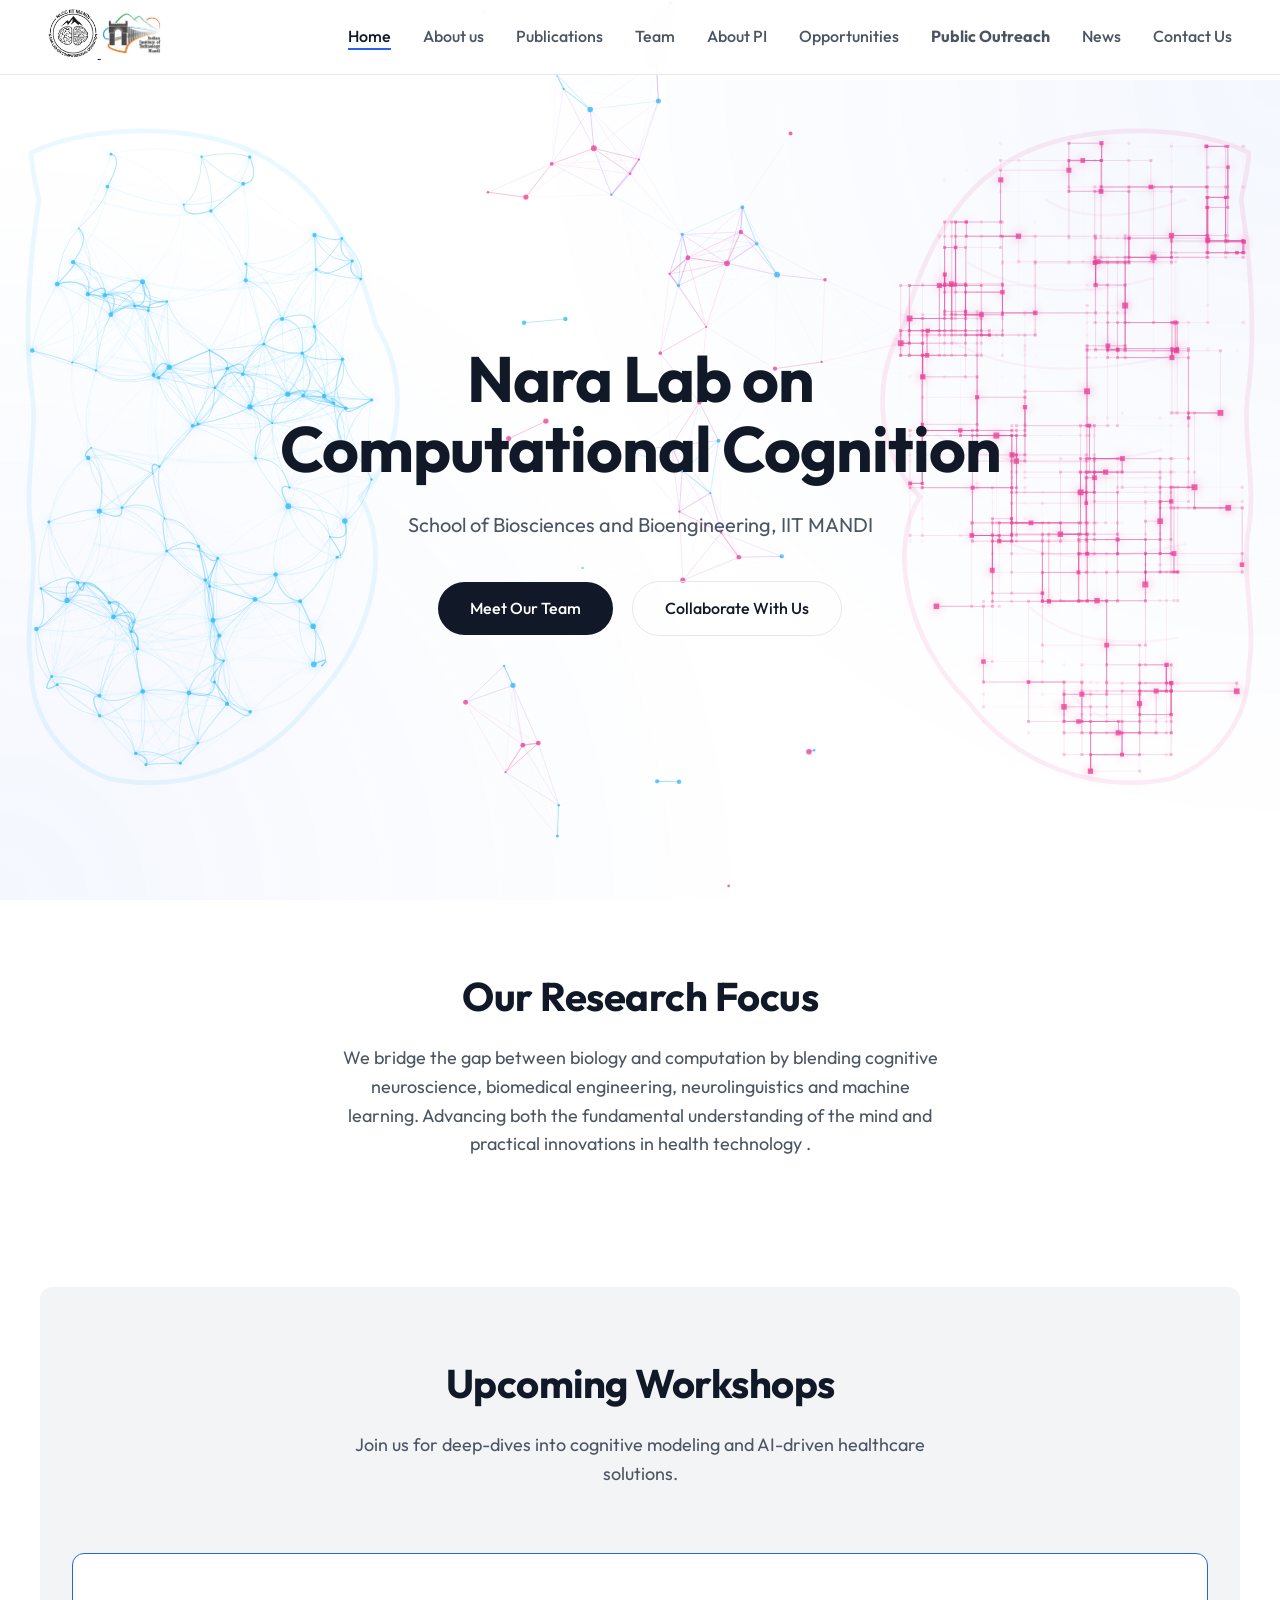
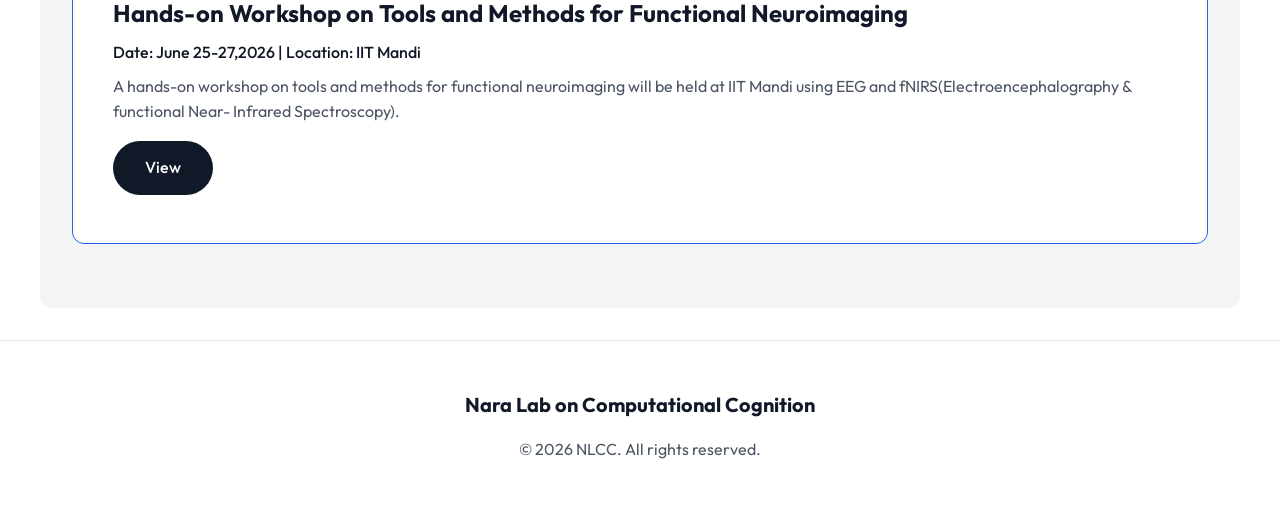
==== index.html @ c6a1655b "name and typo changes" ====
<!DOCTYPE html>
<html lang="en">

<head>
    <meta charset="UTF-8">
    <meta name="viewport" content="width=device-width, initial-scale=1.0">
    <title>NLCC - Nara Lab on Computational Cognition</title>
    <meta name="description"
        content="Nara Lab on Computational Cognition (NLCC) explores the intersection of computation and human cognition.">
    <link rel="stylesheet" href="style.css">
</head>

<body>
    <canvas id="neuronCanvas"></canvas>
    <nav>
        <div class="nav-container">
            <a href="index.html" class="active" class="logo">
                <img src="images/logo.jpg" alt="NLCC Logo" class="logo-img">
                <img src="images/iitlogo.png" alt="IIT Mandi Logo" class="logo-img">
            </a>
            <div class="menu-toggle" id="mobile-menu">
                <span class="bar"></span>
                <span class="bar"></span>
                <span class="bar"></span>
            </div>
            <ul class="nav-links">
                <li><a href="index.html" class="active">Home</a></li>
                <li><a href="about.html">About us</a></li>
                <li><a href="publications.html">Publications</a></li>
                <li><a href="team.html">Team</a></li>
                <li><a href="about_pi.html">About PI</a></li>
                <li><a href="opportunities.html">Opportunities</a></li>
                <li><a href="workshops.html" class="blink">Public Outreach</a></li>
                <li><a href="news.html">News</a></li>
                <li><a href="contact.html">Contact Us</a></li>
            </ul>
        </div>
    </nav>

    <main>
        <section class="hero">
            <div class="hero-content animate-fade-in">
                <h1>Nara Lab on<br>Computational Cognition</h1>
                <p>School of Biosciences and Bioengineering, IIT MANDI</p>
                <div class="hero-buttons">
                    <a href="team.html" class="btn btn-primary">Meet Our Team</a>
                    <a href="contact.html" class="btn btn-outline">Collaborate With Us</a>
                </div>
            </div>
        </section>

        <section class="container" id="about">
            <h2 class="section-title">Our Research Focus</h2>
            <p class="section-subtitle"> We bridge the gap between biology and computation by blending cognitive
                neuroscience,
                biomedical engineering, neurolinguistics and machine learning.
                Advancing both the fundamental understanding of the mind and practical innovations in
                health technology .
            </p>

            <!--<div class="grid">
                <div class="card animate-fade-in delay-1">
                    <h3>Cognitive Modeling</h3>
                    <p>Building mathematical and algorithmic models that accurately simulate diverse human cognitive
                        processes spanning from memory to complex decision making.</p>
                </div>
                <div class="card animate-fade-in delay-2">
                    <h3>Machine Learning</h3>
                    <p>Leveraging biologically-inspired neural networks and reinforcement learning to develop more
                        robust, interpretable, and adaptable artificial intelligence.</p>
                </div>
                <div class="card animate-fade-in delay-1">
                    <h3>Human-AI Interaction</h3>
                    <p>Investigating how artificial cognitive architectures can be designed to better align with human
                        reasoning patterns for seamless collaboration.</p>
                </div>
            </div>-->
        </section>

        <section class="container" id="workshops"
            style="background-color: var(--bg-secondary); border-radius: var(--radius); padding: 4rem 2rem; margin-bottom: 2rem;">
            <h2 class="section-title">Upcoming Workshops</h2>
            <p class="section-subtitle">Join us for deep-dives into cognitive modeling and AI-driven healthcare
                solutions.</p>
            <div class="grid" style="grid-template-columns: 1fr; gap: 2rem;">
                <div class="card animate-fade-in delay-1"
                    style="display: flex; justify-content: space-between; align-items: center; flex-wrap: wrap; gap: 1rem; border-color: var(--accent);">
                    <div>
                        <h3 style="color: var(--text-primary); font-size: 1.5rem; margin-bottom: 0.5rem;">Hands-on
                            Workshop on Tools and Methods for Functional Neuroimaging</h3>
                        <p
                            style="font-weight: 500; font-size: 1rem; color: var(--text-primary); margin-bottom: 0.5rem;">
                            Date: June 25-27,2026 | Location: IIT Mandi</p>
                        <p style="color: var(--text-secondary);">A hands-on workshop on tools and methods for functional
                            neuroimaging will be held at IIT Mandi using EEG and fNIRS(Electroencephalography &
                            functional
                            Near- Infrared Spectroscopy).</p>
                    </div>
                    <div>
                        <a href="workshops.html" class="btn btn-primary"
                            style="margin-bottom: 0.5rem; display: inline-block;">View</a>
                        <br>
                        <!--<a href="workshops.html" class="btn btn-outline" style="margin-left: 0;">Register Now</a>-->
                    </div>
                </div>
            </div>
        </section>
    </main>

    <footer>
        <div class="footer-content">
            <div class="footer-logo">Nara Lab on Computational Cognition</div>
            <p>&copy; 2026 NLCC. All rights reserved.</p>
        </div>
    </footer>
    <script src="neurons.js"></script>

    <script>
        document.addEventListener('DOMContentLoaded', () => {
            const mobileMenu = document.getElementById('mobile-menu');
            const navLinks = document.querySelector('.nav-links');
            if (mobileMenu) {
                mobileMenu.addEventListener('click', () => {
                    navLinks.classList.toggle('active');
                    mobileMenu.classList.toggle('active');
                });
            }
        });
    </script>
</body>

</html>
---- style.css ----
@import url('https://fonts.googleapis.com/css2?family=Outfit:wght@300;400;500;700&display=swap');



@media (max-width: 768px) {
    .logo {
        height: 50px;
    }

    .logo-img {
        max-height: 40px;
    }
}
    
:root {
    --bg-primary: #ffffff;
    --bg-secondary: #f3f4f6;
    --text-primary: #111827;
    --text-secondary: #4b5563;
    --accent: #2563eb;
    --accent-hover: #1d4ed8;
    --border: #e5e7eb;
    --radius: 12px;
    --shadow-sm: 0 1px 2px 0 rgb(0 0 0 / 0.05);
    --shadow-md: 0 4px 6px -1px rgb(0 0 0 / 0.1), 0 2px 4px -2px rgb(0 0 0 / 0.1);
    --shadow-lg: 0 10px 15px -3px rgb(0 0 0 / 0.1), 0 4px 6px -4px rgb(0 0 0 / 0.1);
    --transition: all 0.3s cubic-bezier(0.4, 0, 0.2, 1);
}

* {
    margin: 0;
    padding: 0;
    box-sizing: border-box;
}

html {
    background-color: var(--bg-primary);
    overflow-y: scroll;
}

body {
    font-family: 'Outfit', sans-serif;
    background-color: transparent;
    color: var(--text-primary);
    line-height: 1.6;
    display: flex;
    flex-direction: column;
    min-height: 100vh;
    -webkit-font-smoothing: antialiased;
    position: relative;
    /* Ensure body can hold absolute/fixed items properly */
}

/* Canvas Animation */
#neuronCanvas {
    position: fixed;
    top: 0;
    left: 0;
    width: 100vw;
    height: 100vh;
    z-index: -1;
    pointer-events: none;
    /* Let clicks pass through to content */
}

/* Animations */
@keyframes fadeIn {
    from {
        opacity: 0;
        transform: translateY(20px);
    }

    to {
        opacity: 1;
        transform: translateY(0);
    }
}

.animate-fade-in {
    animation: fadeIn 0.8s ease-out forwards;
}

.delay-1 {
    animation-delay: 0.2s;
}

.delay-2 {
    animation-delay: 0.4s;
}

/* Navigation */
nav {
    position: fixed;
    top: 0;
    width: 100%;
    background: rgba(255, 255, 255, 0.8);
    backdrop-filter: blur(12px);
    -webkit-backdrop-filter: blur(12px);
    border-bottom: 1px solid var(--border);
    z-index: 1000;
    transition: var(--transition);
}

.nav-container {
    max-width: 1200px;
    margin: 0 auto;
    padding: 0.5rem 0.5rem;
    display: flex;
    justify-content: space-between;
    align-items: center;
}


.logo-img {
    height: 100%;      /* fill parent height */
    max-height: 50px;  /* prevent oversized scaling */
    width: auto;       /* keep aspect ratio */
    object-fit: contain;
}

.logo {
    display: flex;
    align-items: center;
    gap: 10px;

    text-decoration: none;
    height: 60px;   /* navbar height control */
}

.logo span {
    color: var(--accent);
}

.nav-links {
    display: flex;
    gap: 2rem;
    list-style: none;
}

.nav-links a {
    text-decoration: none;
    color: var(--text-secondary);
    font-weight: 500;
    font-size: 1rem;
    transition: var(--transition);
    position: relative;
}

.nav-links a::after {
    content: '';
    position: absolute;
    width: 0;
    height: 2px;
    bottom: -4px;
    left: 0;
    background-color: var(--accent);
    transition: var(--transition);
}

.nav-links a:hover,
.nav-links a.active {
    color: var(--text-primary);
}

.nav-links a:hover::after,
.nav-links a.active::after {
    width: 100%;
}

@keyframes blinkText {
    0% { color: var(--accent); opacity: 1; transform: scale(1); }
    50% { color: #ef4444; opacity: 0.8; transform: scale(1.05); }
    100% { color: var(--accent); opacity: 1; transform: scale(1); }
}

.nav-links a.blink {
    animation: blinkText 1.5s infinite alternate;
    font-weight: 700;
}

.menu-toggle {
    display: none;
    flex-direction: column;
    cursor: pointer;
    gap: 5px;
    z-index: 1001;
}

.menu-toggle .bar {
    width: 25px;
    height: 3px;
    background-color: var(--text-primary);
    transition: all 0.3s ease-in-out;
    border-radius: 3px;
}

/* Layout */
main {
    flex: 1;
    margin-top: 80px;
    /* To offset fixed nav */
}

.container {
    max-width: 1200px;
    margin: 0 auto;
    padding: 4rem 2rem;
}

/* Hero Section */
.hero {
    min-height: calc(100vh - 80px);
    display: flex;
    align-items: center;
    justify-content: center;
    text-align: center;
    padding: 2rem;
    background: radial-gradient(circle at top right, rgba(37, 99, 235, 0.05), transparent 50%),
        radial-gradient(circle at bottom left, rgba(37, 99, 235, 0.05), transparent 50%);
}

.hero-content {
    max-width: 800px;
    opacity: 0;
}

.hero h1 {
    font-size: 4rem;
    font-weight: 700;
    line-height: 1.1;
    margin-bottom: 1.5rem;
    letter-spacing: -1px;
}

.hero p {
    font-size: 1.25rem;
    color: var(--text-secondary);
    margin-bottom: 2.5rem;
    max-width: 600px;
    margin-left: auto;
    margin-right: auto;
}

.btn {
    display: inline-block;
    padding: 0.875rem 2rem;
    border-radius: 9999px;
    font-weight: 500;
    text-decoration: none;
    transition: var(--transition);
    cursor: pointer;
    border: none;
}

.btn-primary {
    background-color: var(--text-primary);
    color: white;
}

.btn-primary:hover {
    background-color: var(--accent);
    transform: translateY(-2px);
    box-shadow: var(--shadow-md);
}

.btn-outline {
    background-color: transparent;
    color: var(--text-primary);
    border: 1px solid var(--border);
    margin-left: 1rem;
}

.btn-outline:hover {
    border-color: var(--text-primary);
    background-color: var(--bg-secondary);
}

/* Sections */
.section-title {
    font-size: 2.5rem;
    font-weight: 700;
    margin-bottom: 1rem;
    text-align: center;
    letter-spacing: -0.5px;
}

.section-subtitle {
    text-align: center;
    color: var(--text-secondary);
    margin-bottom: 4rem;
    font-size: 1.125rem;
    max-width: 600px;
    margin-left: auto;
    margin-right: auto;
}

/* Cards (for team and features) */
.grid {
    display: grid;
    grid-template-columns: repeat(auto-fit, minmax(300px, 1fr));
    gap: 2rem;
}

.card {
    background: var(--bg-primary);
    border: 1px solid var(--border);
    border-radius: var(--radius);
    padding: 2.5rem;
    transition: var(--transition);
    opacity: 0;
}

.card:hover {
    transform: translateY(-5px);
    box-shadow: var(--shadow-lg);
    border-color: transparent;
}

.card h3 {
    font-size: 1.5rem;
    margin-bottom: 1rem;
    color: var(--text-primary);
}

.card p {
    color: var(--text-secondary);
}

/* Team Specific */
.team-member {
    text-align: center;
    padding: 2rem;
}

.member-image {
    width: 120px;
    height: 120px;
    border-radius: 50%;
    margin: 0 auto 1.5rem;
    background-color: var(--bg-secondary);
    display: flex;
    align-items: center;
    justify-content: center;
    font-size: 2.5rem;
    color: var(--text-secondary);
    border: 4px solid var(--bg-primary);
    box-shadow: var(--shadow-md);
    transition: var(--transition);
}

.team-member:hover .member-image {
    transform: scale(1.05);
    border-color: var(--accent);
    color: var(--accent);
}

.member-role {
    color: var(--accent);
    font-weight: 500;
    margin-bottom: 1rem;
    font-size: 0.9rem;
    text-transform: uppercase;
    letter-spacing: 1px;
}

/* Contact Specific */
.contact-wrapper {
    display: grid;
    grid-template-columns: 1fr 1fr;
    gap: 4rem;
    background: var(--bg-primary);
    border-radius: var(--radius);
    border: 1px solid var(--border);
    overflow: hidden;
    opacity: 0;
}

.contact-info {
    padding: 4rem;
    background: var(--text-primary);
    color: white;
}

.contact-info h3 {
    color: white;
    font-size: 2rem;
    margin-bottom: 2rem;
}

.info-item {
    margin-bottom: 2rem;
}

.info-item h4 {
    font-size: 0.875rem;
    text-transform: uppercase;
    letter-spacing: 1px;
    color: #9ca3af;
    margin-bottom: 0.5rem;
}

.info-item p {
    font-size: 1.125rem;
    color: #f3f4f6;
}

.contact-form {
    padding: 4rem 4rem 4rem 0;
}

.form-group {
    margin-bottom: 1.5rem;
}

.form-group label {
    display: block;
    margin-bottom: 0.5rem;
    font-weight: 500;
    color: var(--text-primary);
}

.form-control {
    width: 100%;
    padding: 0.875rem 1rem;
    border: 1px solid var(--border);
    border-radius: 8px;
    font-family: inherit;
    font-size: 1rem;
    transition: var(--transition);
    background-color: var(--bg-primary);
}

.form-control:focus {
    outline: none;
    border-color: var(--accent);
    box-shadow: 0 0 0 3px rgba(37, 99, 235, 0.1);
}

textarea.form-control {
    min-height: 150px;
    resize: vertical;
}

/* Footer */
footer {
    background-color: var(--bg-primary);
    border-top: 1px solid var(--border);
    padding: 3rem 2rem;
    text-align: center;
    color: var(--text-secondary);
    margin-top: auto;
}

.footer-content {
    max-width: 1200px;
    margin: 0 auto;
    display: flex;
    flex-direction: column;
    align-items: center;
    gap: 1rem;
}

.footer-logo {
    font-weight: 700;
    color: var(--text-primary);
    font-size: 1.25rem;
}

/* Responsive */
@media (max-width: 768px) {
    .menu-toggle {
        display: flex;
    }
    
    .nav-links {
        display: none;
        flex-direction: column;
        position: absolute;
        top: 100%;
        left: 0;
        width: 100%;
        background: rgba(255, 255, 255, 0.98);
        backdrop-filter: blur(12px);
        -webkit-backdrop-filter: blur(12px);
        padding: 1rem 0;
        box-shadow: var(--shadow-md);
        border-bottom: 1px solid var(--border);
        gap: 0;
    }
    
    .nav-links.active {
        display: flex;
    }
    
    .nav-links a {
        display: block;
        padding: 1rem;
        text-align: center;
        width: 100%;
    }

    .nav-links a::after {
        display: none;
    }

    .menu-toggle.active .bar:nth-child(1) {
        transform: translateY(8px) rotate(45deg);
    }
    .menu-toggle.active .bar:nth-child(2) {
        opacity: 0;
    }
    .menu-toggle.active .bar:nth-child(3) {
        transform: translateY(-8px) rotate(-45deg);
    }

    .hero h1 {
        font-size: 2.5rem;
    }

    .contact-wrapper {
        grid-template-columns: 1fr;
    }

    .contact-form {
        padding: 2rem;
    }

    .contact-info {
        padding: 2rem;
    }

    .btn-outline {
        margin-left: 0;
        margin-top: 1rem;
        display: block;
    }
}
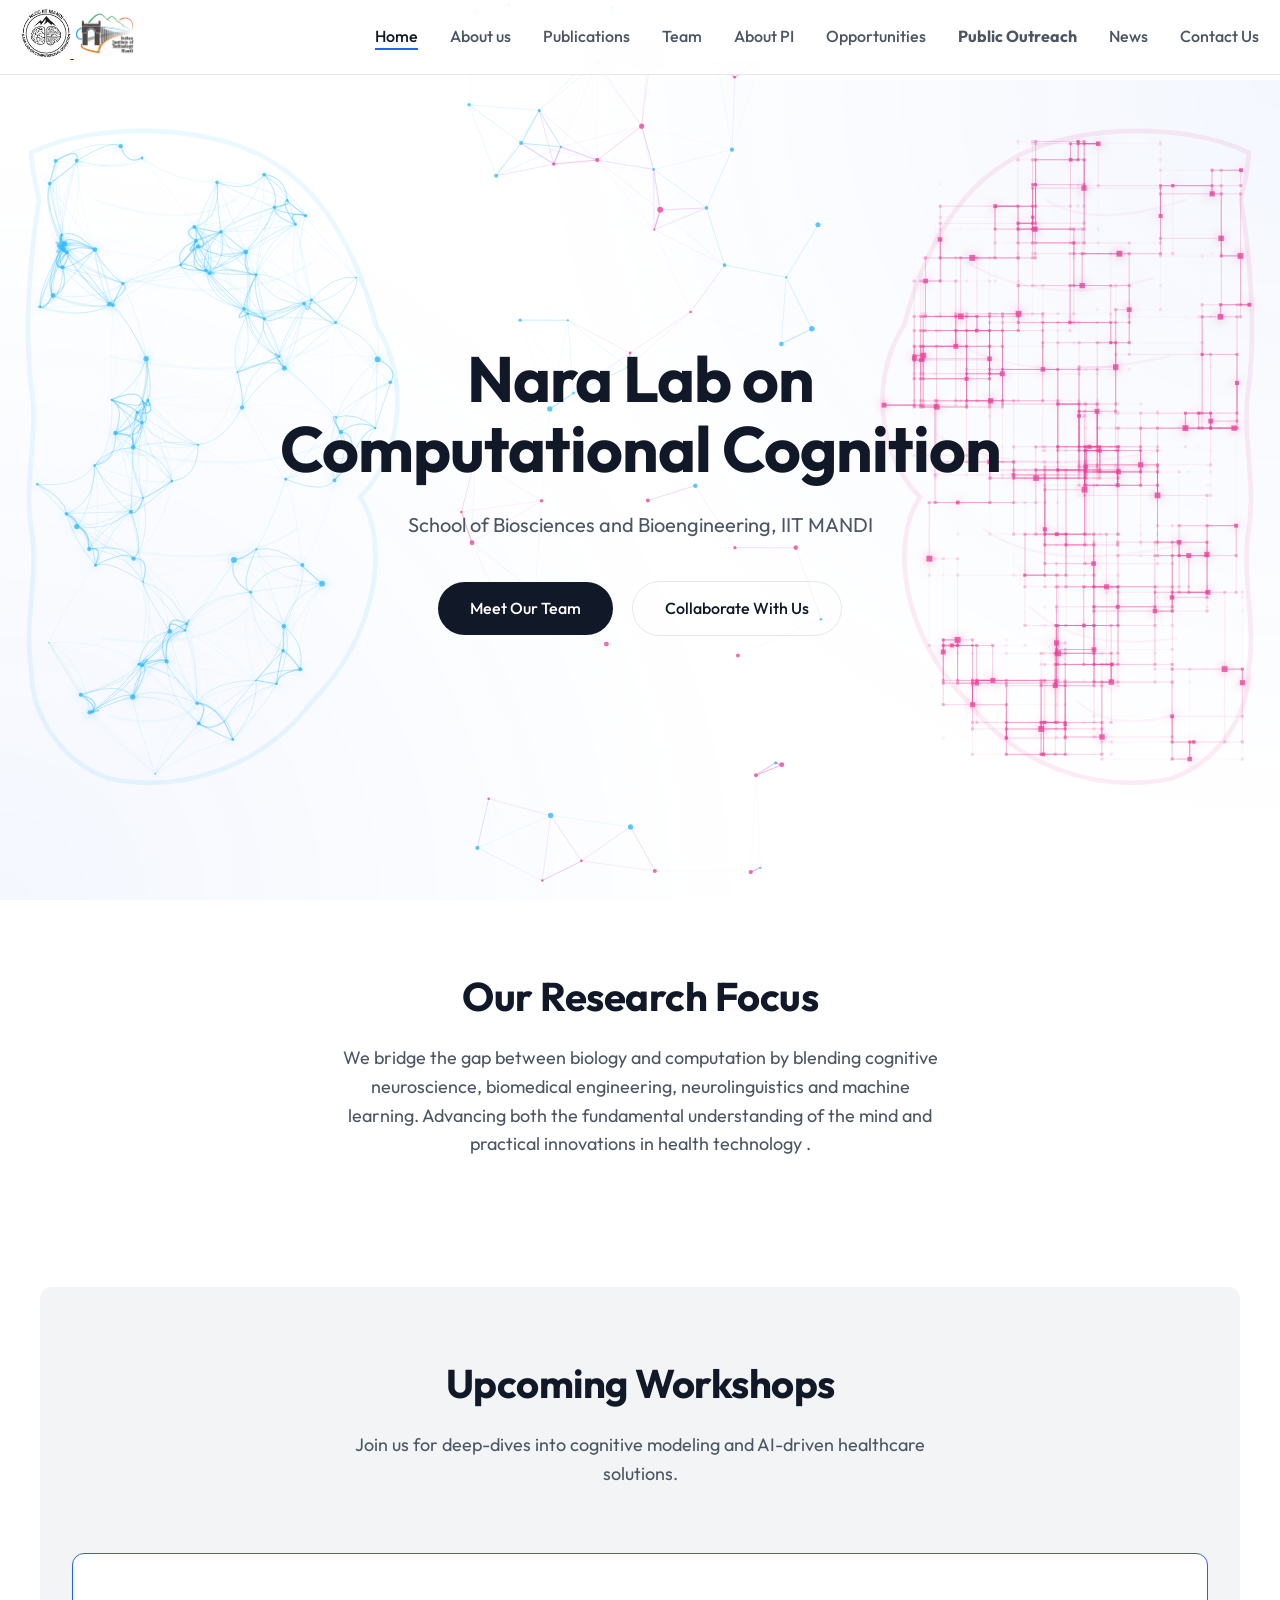
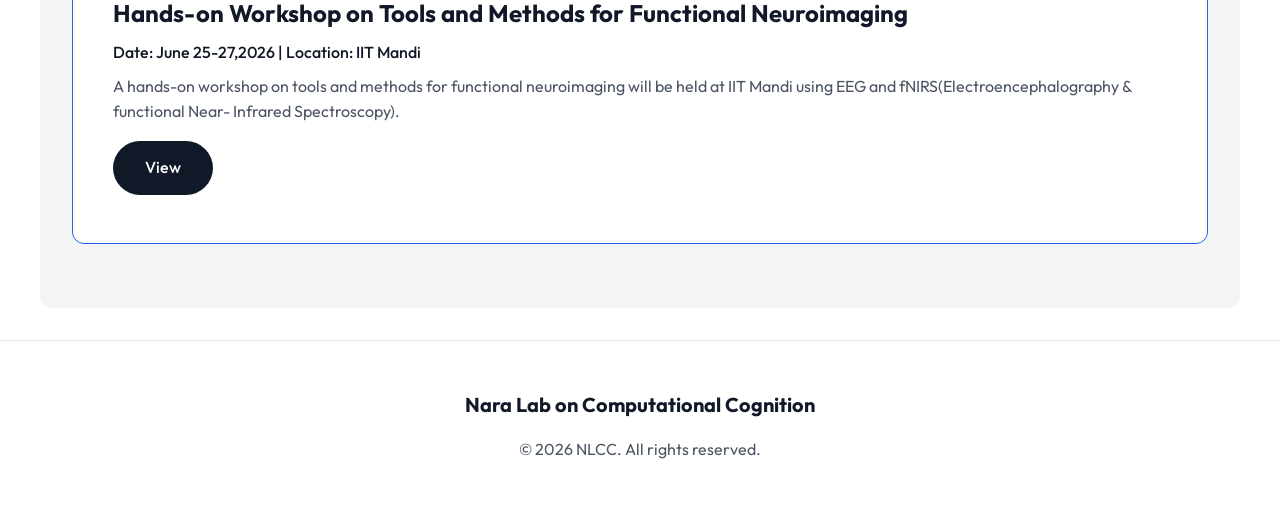
==== commit d273c3da: "SEO and workshop updated" ====
--- a/index.html
+++ b/index.html
@@ -1,12 +1,92 @@
 <!DOCTYPE html>
 <html lang="en">
 
-<head>
+<!-- <head>
     <meta charset="UTF-8">
     <meta name="viewport" content="width=device-width, initial-scale=1.0">
     <title>NLCC - Nara Lab on Computational Cognition</title>
     <meta name="description"
         content="Nara Lab on Computational Cognition (NLCC) explores the intersection of computation and human cognition.">
+    <link rel="stylesheet" href="style.css">
+</head> -->
+<head>
+    <meta charset="UTF-8">
+
+    <meta name="viewport" content="width=device-width, initial-scale=1.0">
+
+    <title>Nara Lab on Computational Cognition (NLCC) | IIT Mandi</title>
+
+    <meta name="description"
+        content="Official website of the Nara Lab on Computational Cognition (NLCC), IIT Mandi. We conduct interdisciplinary research in computational neuroscience, cognitive science, artificial intelligence, machine learning, neuroimaging, and brain-inspired computing.">
+
+    <meta name="keywords"
+        content="NLCC, Nara Lab, IIT Mandi, Computational Cognition, Computational Neuroscience, Cognitive Science, Artificial Intelligence, Machine Learning, Deep Learning, Neuroimaging, Brain Research, Neuroscience">
+
+    <meta name="author"
+        content="Nara Lab on Computational Cognition">
+
+    <meta name="robots"
+        content="index, follow">
+
+    <link rel="canonical"
+        href="https://nlcciitm.github.io/Website/">
+
+    <meta name="theme-color"
+        content="#f3f4f6">
+
+    <meta property="og:type" content="website">
+
+    <meta property="og:locale" content="en_US">
+
+    <meta property="og:site_name" content="Nara Lab on Computational Cognition">
+
+    <meta property="og:title" content="Nara Lab on Computational Cognition (NLCC) | IIT Mandi">
+
+    <meta property="og:description" content="Official website of the Nara Lab on Computational Cognition (NLCC), IIT Mandi. Research in computational neuroscience, cognitive science, AI, machine learning, neuroimaging, and brain-inspired computing.">
+
+    <meta property="og:url" content="https://nlcciitm.github.io/Website/">
+
+    <meta property="og:image" content="https://nlcciitm.github.io/Website/images/nlcc_front.png">
+
+    <meta property="og:image:secure_url" content="https://nlcciitm.github.io/Website/images/nlcc_front.png">
+
+    <meta property="og:image:type" content="image/png">
+
+    <meta property="og:image:width" content="1538">
+
+    <meta property="og:image:height" content="574">
+
+    <meta property="og:image:alt" content="Nara Lab on Computational Cognition (NLCC) at IIT Mandi">
+
+
+
+    <meta name="twitter:card" content="summary_large_image">
+
+    <meta name="twitter:title" content="Nara Lab on Computational Cognition (NLCC) | IIT Mandi">
+
+    <meta name="twitter:description" content="Official website of the Nara Lab on Computational Cognition (NLCC), IIT Mandi.">
+
+    <meta name="twitter:image" content="https://nlcciitm.github.io/Website/images/nlcc_front.png">
+
+    <meta name="twitter:image:alt" content="Nara Lab on Computational Cognition (NLCC) at IIT Mandi">
+
+    <script type="application/ld+json">
+    {
+      "@context": "https://schema.org",
+      "@type": "ResearchOrganization",
+      "name": "Nara Lab on Computational Cognition",
+      "alternateName": "NLCC",
+      "url": "https://nlcciitm.github.io/Website/",
+      "logo": "https://nlcciitm.github.io/Website/images/nlcc_front.png",
+      "image": "https://nlcciitm.github.io/Website/images/nlcc_front.png",
+      "description": "Research laboratory at IIT Mandi focusing on computational neuroscience, cognitive science, artificial intelligence, machine learning, neuroimaging, and brain inspired computing.",
+      "parentOrganization": {
+        "@type": "CollegeOrUniversity",
+        "name": "Indian Institute of Technology Mandi"
+      }
+    }
+    </script>
+
     <link rel="stylesheet" href="style.css">
 </head>
 
--- a/style.css
+++ b/style.css
@@ -102,7 +102,8 @@
 }
 
 .nav-container {
-    max-width: 1200px;
+    /* max-width: 1200px; */
+    max-width: 98%;
     margin: 0 auto;
     padding: 0.5rem 0.5rem;
     display: flex;
--- a/style.css
+++ b/style.css
@@ -102,7 +102,8 @@
 }
 
 .nav-container {
-    max-width: 1200px;
+    /* max-width: 1200px; */
+    max-width: 98%;
     margin: 0 auto;
     padding: 0.5rem 0.5rem;
     display: flex;
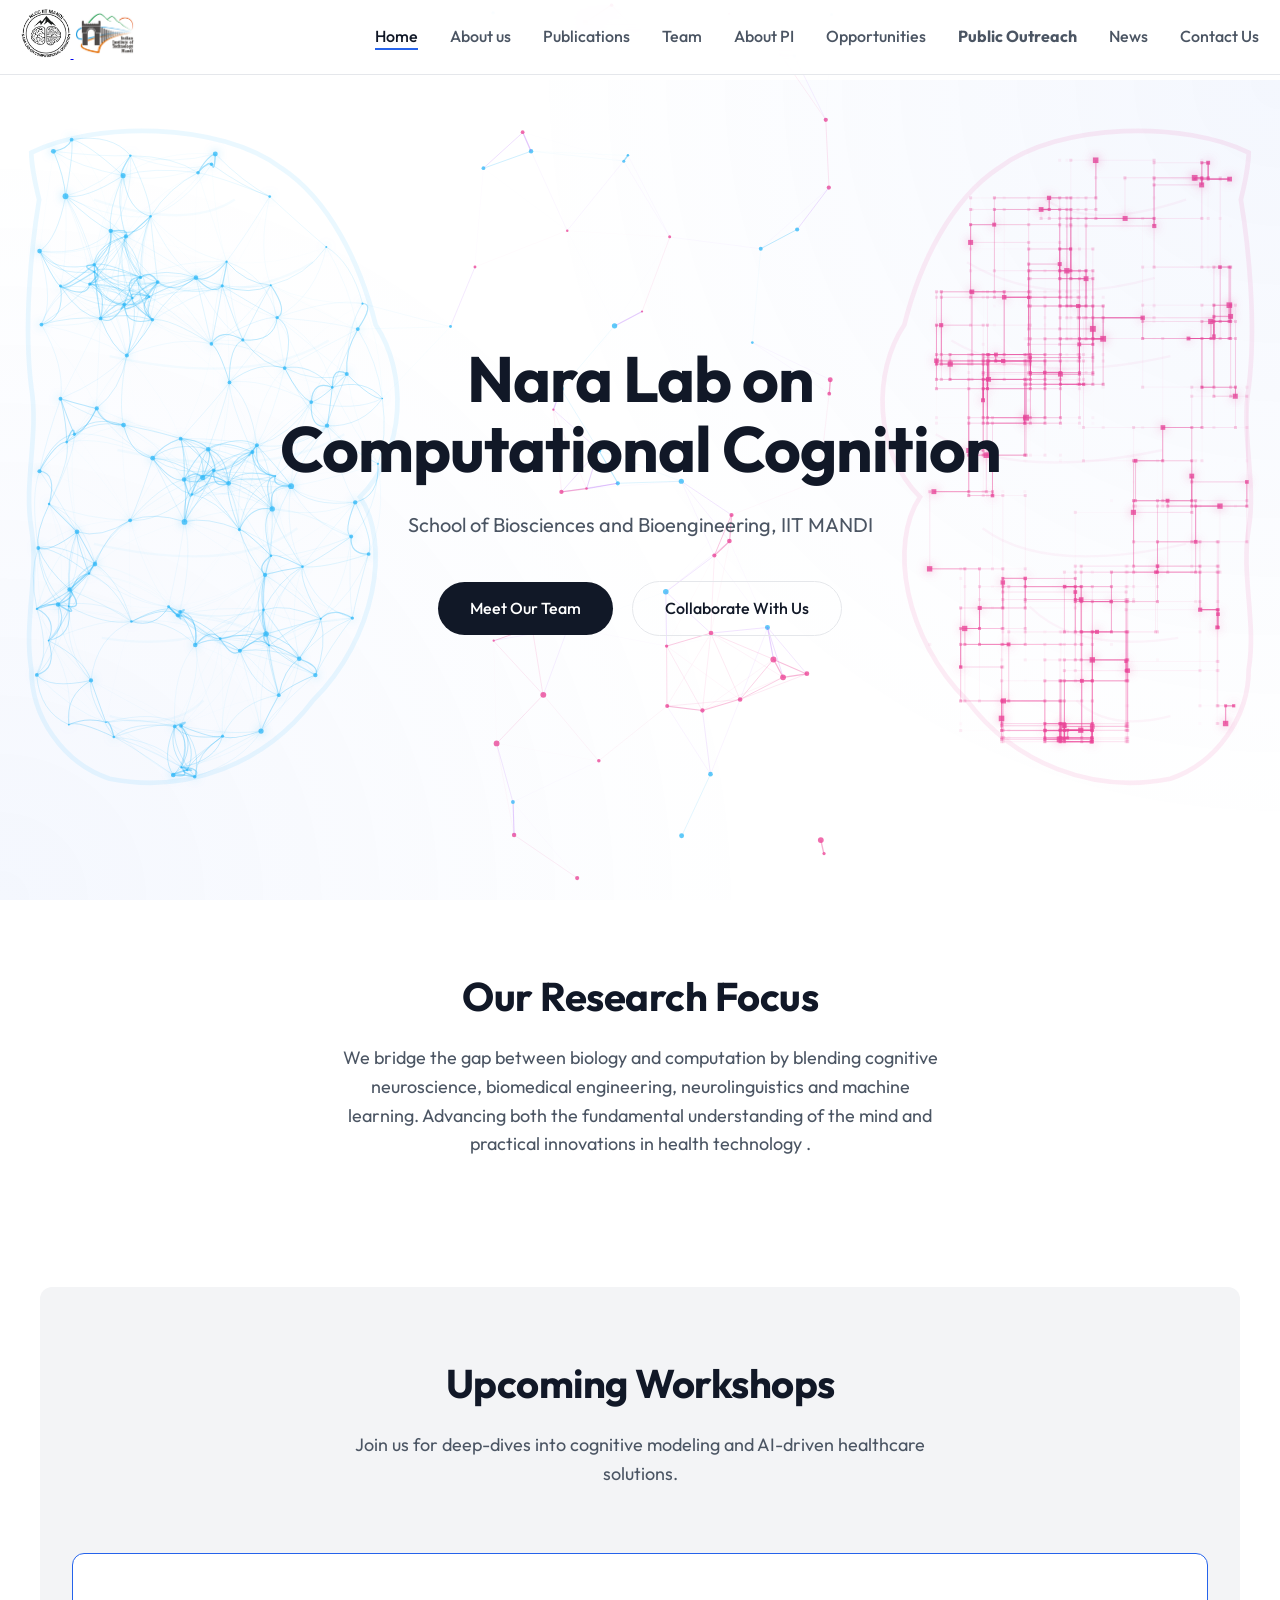
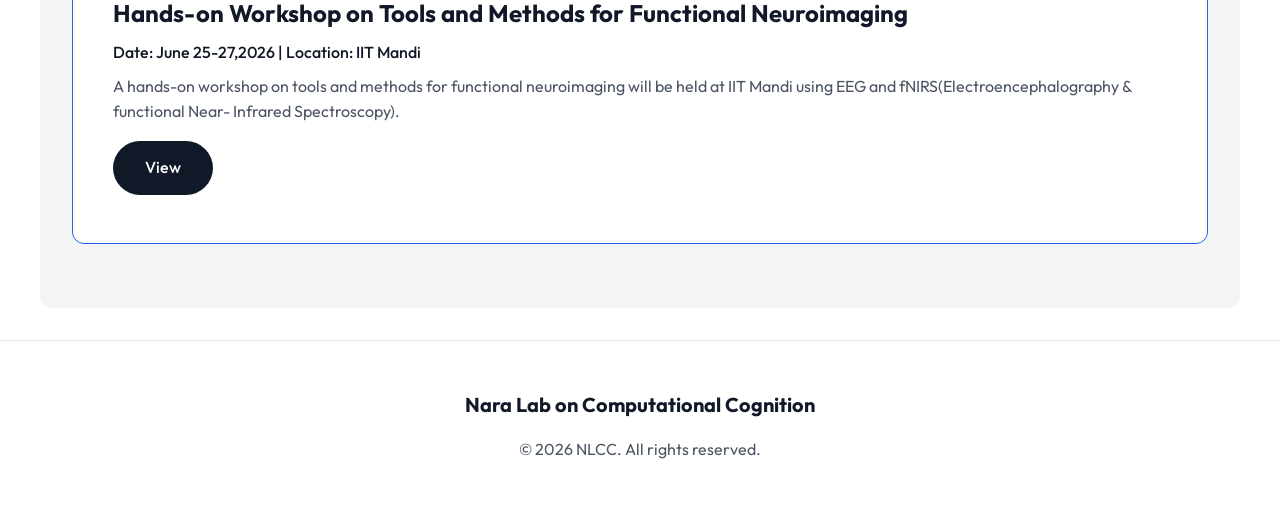
==== commit 41735a1f: "Updating meta" ====
--- a/index.html
+++ b/index.html
@@ -1,7 +1,6 @@
-<!DOCTYPE html>
+<!doctype html>
 <html lang="en">
-
-<!-- <head>
+  <!-- <head>
     <meta charset="UTF-8">
     <meta name="viewport" content="width=device-width, initial-scale=1.0">
     <title>NLCC - Nara Lab on Computational Cognition</title>
@@ -9,136 +8,165 @@
         content="Nara Lab on Computational Cognition (NLCC) explores the intersection of computation and human cognition.">
     <link rel="stylesheet" href="style.css">
 </head> -->
-<head>
-    <meta charset="UTF-8">
-
-    <meta name="viewport" content="width=device-width, initial-scale=1.0">
+  <head>
+    <meta charset="UTF-8" />
+
+    <meta name="viewport" content="width=device-width, initial-scale=1.0" />
 
     <title>Nara Lab on Computational Cognition (NLCC) | IIT Mandi</title>
 
-    <meta name="description"
-        content="Official website of the Nara Lab on Computational Cognition (NLCC), IIT Mandi. We conduct interdisciplinary research in computational neuroscience, cognitive science, artificial intelligence, machine learning, neuroimaging, and brain-inspired computing.">
-
-    <meta name="keywords"
-        content="NLCC, Nara Lab, IIT Mandi, Computational Cognition, Computational Neuroscience, Cognitive Science, Artificial Intelligence, Machine Learning, Deep Learning, Neuroimaging, Brain Research, Neuroscience">
-
-    <meta name="author"
-        content="Nara Lab on Computational Cognition">
-
-    <meta name="robots"
-        content="index, follow">
-
-    <link rel="canonical"
-        href="https://nlcciitm.github.io/Website/">
-
-    <meta name="theme-color"
-        content="#f3f4f6">
-
-    <meta property="og:type" content="website">
-
-    <meta property="og:locale" content="en_US">
-
-    <meta property="og:site_name" content="Nara Lab on Computational Cognition">
-
-    <meta property="og:title" content="Nara Lab on Computational Cognition (NLCC) | IIT Mandi">
-
-    <meta property="og:description" content="Official website of the Nara Lab on Computational Cognition (NLCC), IIT Mandi. Research in computational neuroscience, cognitive science, AI, machine learning, neuroimaging, and brain-inspired computing.">
-
-    <meta property="og:url" content="https://nlcciitm.github.io/Website/">
-
-    <meta property="og:image" content="https://nlcciitm.github.io/Website/images/nlcc_front.png">
-
-    <meta property="og:image:secure_url" content="https://nlcciitm.github.io/Website/images/nlcc_front.png">
-
-    <meta property="og:image:type" content="image/png">
-
-    <meta property="og:image:width" content="1538">
-
-    <meta property="og:image:height" content="574">
-
-    <meta property="og:image:alt" content="Nara Lab on Computational Cognition (NLCC) at IIT Mandi">
-
-
-
-    <meta name="twitter:card" content="summary_large_image">
-
-    <meta name="twitter:title" content="Nara Lab on Computational Cognition (NLCC) | IIT Mandi">
-
-    <meta name="twitter:description" content="Official website of the Nara Lab on Computational Cognition (NLCC), IIT Mandi.">
-
-    <meta name="twitter:image" content="https://nlcciitm.github.io/Website/images/nlcc_front.png">
-
-    <meta name="twitter:image:alt" content="Nara Lab on Computational Cognition (NLCC) at IIT Mandi">
+    <meta
+      name="description"
+      content="Official website of the Nara Lab on Computational Cognition (NLCC) at IIT Mandi, advancing research in neuroscience, AI, neuroimaging, and cognitive science."
+    />
+    <meta
+      name="keywords"
+      content="NLCC, Nara Lab, IIT Mandi, Computational Cognition, Computational Neuroscience, Cognitive Science, Artificial Intelligence, Machine Learning, Deep Learning, Neuroimaging, Brain Research, Neuroscience"
+    />
+
+    <meta name="author" content="Nara Lab on Computational Cognition" />
+
+    <meta name="robots" content="index, follow" />
+
+    <link rel="canonical" href="https://nlcciitm.github.io/Website/" />
+
+    <meta name="theme-color" content="#f3f4f6" />
+
+    <meta property="og:type" content="website" />
+
+    <meta property="og:locale" content="en_US" />
+
+    <meta
+      property="og:site_name"
+      content="Nara Lab on Computational Cognition"
+    />
+
+    <meta
+      property="og:title"
+      content="Nara Lab on Computational Cognition (NLCC) | IIT Mandi"
+    />
+
+    <meta
+      property="og:description"
+      content="Official website of the Nara Lab on Computational Cognition (NLCC), IIT Mandi. Research in computational neuroscience, cognitive science, AI, machine learning, neuroimaging, and brain-inspired computing."
+    />
+
+    <meta property="og:url" content="https://nlcciitm.github.io/Website/" />
+
+    <meta
+      property="og:image"
+      content="https://nlcciitm.github.io/Website/images/nlcc_front.png"
+    />
+
+    <meta
+      property="og:image:secure_url"
+      content="https://nlcciitm.github.io/Website/images/nlcc_front.png"
+    />
+
+    <meta property="og:image:type" content="image/png" />
+
+    <meta property="og:image:width" content="1538" />
+
+    <meta property="og:image:height" content="574" />
+
+    <meta
+      property="og:image:alt"
+      content="Nara Lab on Computational Cognition (NLCC) at IIT Mandi"
+    />
+
+    <meta name="twitter:card" content="summary_large_image" />
+
+    <meta
+      name="twitter:title"
+      content="Nara Lab on Computational Cognition (NLCC) | IIT Mandi"
+    />
+
+    <meta
+      name="twitter:description"
+      content="Official website of the Nara Lab on Computational Cognition (NLCC), IIT Mandi."
+    />
+
+    <meta
+      name="twitter:image"
+      content="https://nlcciitm.github.io/Website/images/nlcc_front.png"
+    />
+
+    <meta
+      name="twitter:image:alt"
+      content="Nara Lab on Computational Cognition (NLCC) at IIT Mandi"
+    />
 
     <script type="application/ld+json">
-    {
-      "@context": "https://schema.org",
-      "@type": "ResearchOrganization",
-      "name": "Nara Lab on Computational Cognition",
-      "alternateName": "NLCC",
-      "url": "https://nlcciitm.github.io/Website/",
-      "logo": "https://nlcciitm.github.io/Website/images/nlcc_front.png",
-      "image": "https://nlcciitm.github.io/Website/images/nlcc_front.png",
-      "description": "Research laboratory at IIT Mandi focusing on computational neuroscience, cognitive science, artificial intelligence, machine learning, neuroimaging, and brain inspired computing.",
-      "parentOrganization": {
-        "@type": "CollegeOrUniversity",
-        "name": "Indian Institute of Technology Mandi"
+      {
+        "@context": "https://schema.org",
+        "@type": "ResearchOrganization",
+        "name": "Nara Lab on Computational Cognition",
+        "alternateName": "NLCC",
+        "url": "https://nlcciitm.github.io/Website/",
+        "logo": "https://nlcciitm.github.io/Website/images/nlcc_front.png",
+        "image": "https://nlcciitm.github.io/Website/images/nlcc_front.png",
+        "description": "Research laboratory at IIT Mandi focusing on computational neuroscience, cognitive science, artificial intelligence, machine learning, neuroimaging, and brain inspired computing.",
+        "parentOrganization": {
+          "@type": "CollegeOrUniversity",
+          "name": "Indian Institute of Technology Mandi"
+        }
       }
-    }
     </script>
 
-    <link rel="stylesheet" href="style.css">
-</head>
-
-<body>
+    <link rel="stylesheet" href="style.css" />
+  </head>
+
+  <body>
     <canvas id="neuronCanvas"></canvas>
     <nav>
-        <div class="nav-container">
-            <a href="index.html" class="active" class="logo">
-                <img src="images/logo.jpg" alt="NLCC Logo" class="logo-img">
-                <img src="images/iitlogo.png" alt="IIT Mandi Logo" class="logo-img">
-            </a>
-            <div class="menu-toggle" id="mobile-menu">
-                <span class="bar"></span>
-                <span class="bar"></span>
-                <span class="bar"></span>
-            </div>
-            <ul class="nav-links">
-                <li><a href="index.html" class="active">Home</a></li>
-                <li><a href="about.html">About us</a></li>
-                <li><a href="publications.html">Publications</a></li>
-                <li><a href="team.html">Team</a></li>
-                <li><a href="about_pi.html">About PI</a></li>
-                <li><a href="opportunities.html">Opportunities</a></li>
-                <li><a href="workshops.html" class="blink">Public Outreach</a></li>
-                <li><a href="news.html">News</a></li>
-                <li><a href="contact.html">Contact Us</a></li>
-            </ul>
+      <div class="nav-container">
+        <a href="index.html" class="active" class="logo">
+          <img src="images/logo.jpg" alt="NLCC Logo" class="logo-img" />
+          <img src="images/iitlogo.png" alt="IIT Mandi Logo" class="logo-img" />
+        </a>
+        <div class="menu-toggle" id="mobile-menu">
+          <span class="bar"></span>
+          <span class="bar"></span>
+          <span class="bar"></span>
         </div>
+        <ul class="nav-links">
+          <li><a href="index.html" class="active">Home</a></li>
+          <li><a href="about.html">About us</a></li>
+          <li><a href="publications.html">Publications</a></li>
+          <li><a href="team.html">Team</a></li>
+          <li><a href="about_pi.html">About PI</a></li>
+          <li><a href="opportunities.html">Opportunities</a></li>
+          <li><a href="workshops.html" class="blink">Public Outreach</a></li>
+          <li><a href="news.html">News</a></li>
+          <li><a href="contact.html">Contact Us</a></li>
+        </ul>
+      </div>
     </nav>
 
     <main>
-        <section class="hero">
-            <div class="hero-content animate-fade-in">
-                <h1>Nara Lab on<br>Computational Cognition</h1>
-                <p>School of Biosciences and Bioengineering, IIT MANDI</p>
-                <div class="hero-buttons">
-                    <a href="team.html" class="btn btn-primary">Meet Our Team</a>
-                    <a href="contact.html" class="btn btn-outline">Collaborate With Us</a>
-                </div>
-            </div>
-        </section>
-
-        <section class="container" id="about">
-            <h2 class="section-title">Our Research Focus</h2>
-            <p class="section-subtitle"> We bridge the gap between biology and computation by blending cognitive
-                neuroscience,
-                biomedical engineering, neurolinguistics and machine learning.
-                Advancing both the fundamental understanding of the mind and practical innovations in
-                health technology .
-            </p>
-
-            <!--<div class="grid">
+      <section class="hero">
+        <div class="hero-content animate-fade-in">
+          <h1>Nara Lab on<br />Computational Cognition</h1>
+          <p>School of Biosciences and Bioengineering, IIT MANDI</p>
+          <div class="hero-buttons">
+            <a href="team.html" class="btn btn-primary">Meet Our Team</a>
+            <a href="contact.html" class="btn btn-outline"
+              >Collaborate With Us</a
+            >
+          </div>
+        </div>
+      </section>
+
+      <section class="container" id="about">
+        <h2 class="section-title">Our Research Focus</h2>
+        <p class="section-subtitle">
+          We bridge the gap between biology and computation by blending
+          cognitive neuroscience, biomedical engineering, neurolinguistics and
+          machine learning. Advancing both the fundamental understanding of the
+          mind and practical innovations in health technology .
+        </p>
+
+        <!--<div class="grid">
                 <div class="card animate-fade-in delay-1">
                     <h3>Cognitive Modeling</h3>
                     <p>Building mathematical and algorithmic models that accurately simulate diverse human cognitive
@@ -155,58 +183,97 @@
                         reasoning patterns for seamless collaboration.</p>
                 </div>
             </div>-->
-        </section>
-
-        <section class="container" id="workshops"
-            style="background-color: var(--bg-secondary); border-radius: var(--radius); padding: 4rem 2rem; margin-bottom: 2rem;">
-            <h2 class="section-title">Upcoming Workshops</h2>
-            <p class="section-subtitle">Join us for deep-dives into cognitive modeling and AI-driven healthcare
-                solutions.</p>
-            <div class="grid" style="grid-template-columns: 1fr; gap: 2rem;">
-                <div class="card animate-fade-in delay-1"
-                    style="display: flex; justify-content: space-between; align-items: center; flex-wrap: wrap; gap: 1rem; border-color: var(--accent);">
-                    <div>
-                        <h3 style="color: var(--text-primary); font-size: 1.5rem; margin-bottom: 0.5rem;">Hands-on
-                            Workshop on Tools and Methods for Functional Neuroimaging</h3>
-                        <p
-                            style="font-weight: 500; font-size: 1rem; color: var(--text-primary); margin-bottom: 0.5rem;">
-                            Date: June 25-27,2026 | Location: IIT Mandi</p>
-                        <p style="color: var(--text-secondary);">A hands-on workshop on tools and methods for functional
-                            neuroimaging will be held at IIT Mandi using EEG and fNIRS(Electroencephalography &
-                            functional
-                            Near- Infrared Spectroscopy).</p>
-                    </div>
-                    <div>
-                        <a href="workshops.html" class="btn btn-primary"
-                            style="margin-bottom: 0.5rem; display: inline-block;">View</a>
-                        <br>
-                        <!--<a href="workshops.html" class="btn btn-outline" style="margin-left: 0;">Register Now</a>-->
-                    </div>
-                </div>
+      </section>
+
+      <section
+        class="container"
+        id="workshops"
+        style="
+          background-color: var(--bg-secondary);
+          border-radius: var(--radius);
+          padding: 4rem 2rem;
+          margin-bottom: 2rem;
+        "
+      >
+        <h2 class="section-title">Upcoming Workshops</h2>
+        <p class="section-subtitle">
+          Join us for deep-dives into cognitive modeling and AI-driven
+          healthcare solutions.
+        </p>
+        <div class="grid" style="grid-template-columns: 1fr; gap: 2rem">
+          <div
+            class="card animate-fade-in delay-1"
+            style="
+              display: flex;
+              justify-content: space-between;
+              align-items: center;
+              flex-wrap: wrap;
+              gap: 1rem;
+              border-color: var(--accent);
+            "
+          >
+            <div>
+              <h3
+                style="
+                  color: var(--text-primary);
+                  font-size: 1.5rem;
+                  margin-bottom: 0.5rem;
+                "
+              >
+                Hands-on Workshop on Tools and Methods for Functional
+                Neuroimaging
+              </h3>
+              <p
+                style="
+                  font-weight: 500;
+                  font-size: 1rem;
+                  color: var(--text-primary);
+                  margin-bottom: 0.5rem;
+                "
+              >
+                Date: June 25-27,2026 | Location: IIT Mandi
+              </p>
+              <p style="color: var(--text-secondary)">
+                A hands-on workshop on tools and methods for functional
+                neuroimaging will be held at IIT Mandi using EEG and
+                fNIRS(Electroencephalography & functional Near- Infrared
+                Spectroscopy).
+              </p>
             </div>
-        </section>
+            <div>
+              <a
+                href="workshops.html"
+                class="btn btn-primary"
+                style="margin-bottom: 0.5rem; display: inline-block"
+                >View</a
+              >
+              <br />
+              <!--<a href="workshops.html" class="btn btn-outline" style="margin-left: 0;">Register Now</a>-->
+            </div>
+          </div>
+        </div>
+      </section>
     </main>
 
     <footer>
-        <div class="footer-content">
-            <div class="footer-logo">Nara Lab on Computational Cognition</div>
-            <p>&copy; 2026 NLCC. All rights reserved.</p>
-        </div>
+      <div class="footer-content">
+        <div class="footer-logo">Nara Lab on Computational Cognition</div>
+        <p>&copy; 2026 NLCC. All rights reserved.</p>
+      </div>
     </footer>
     <script src="neurons.js"></script>
 
     <script>
-        document.addEventListener('DOMContentLoaded', () => {
-            const mobileMenu = document.getElementById('mobile-menu');
-            const navLinks = document.querySelector('.nav-links');
-            if (mobileMenu) {
-                mobileMenu.addEventListener('click', () => {
-                    navLinks.classList.toggle('active');
-                    mobileMenu.classList.toggle('active');
-                });
-            }
-        });
+      document.addEventListener("DOMContentLoaded", () => {
+        const mobileMenu = document.getElementById("mobile-menu");
+        const navLinks = document.querySelector(".nav-links");
+        if (mobileMenu) {
+          mobileMenu.addEventListener("click", () => {
+            navLinks.classList.toggle("active");
+            mobileMenu.classList.toggle("active");
+          });
+        }
+      });
     </script>
-</body>
-
-</html>+  </body>
+</html>
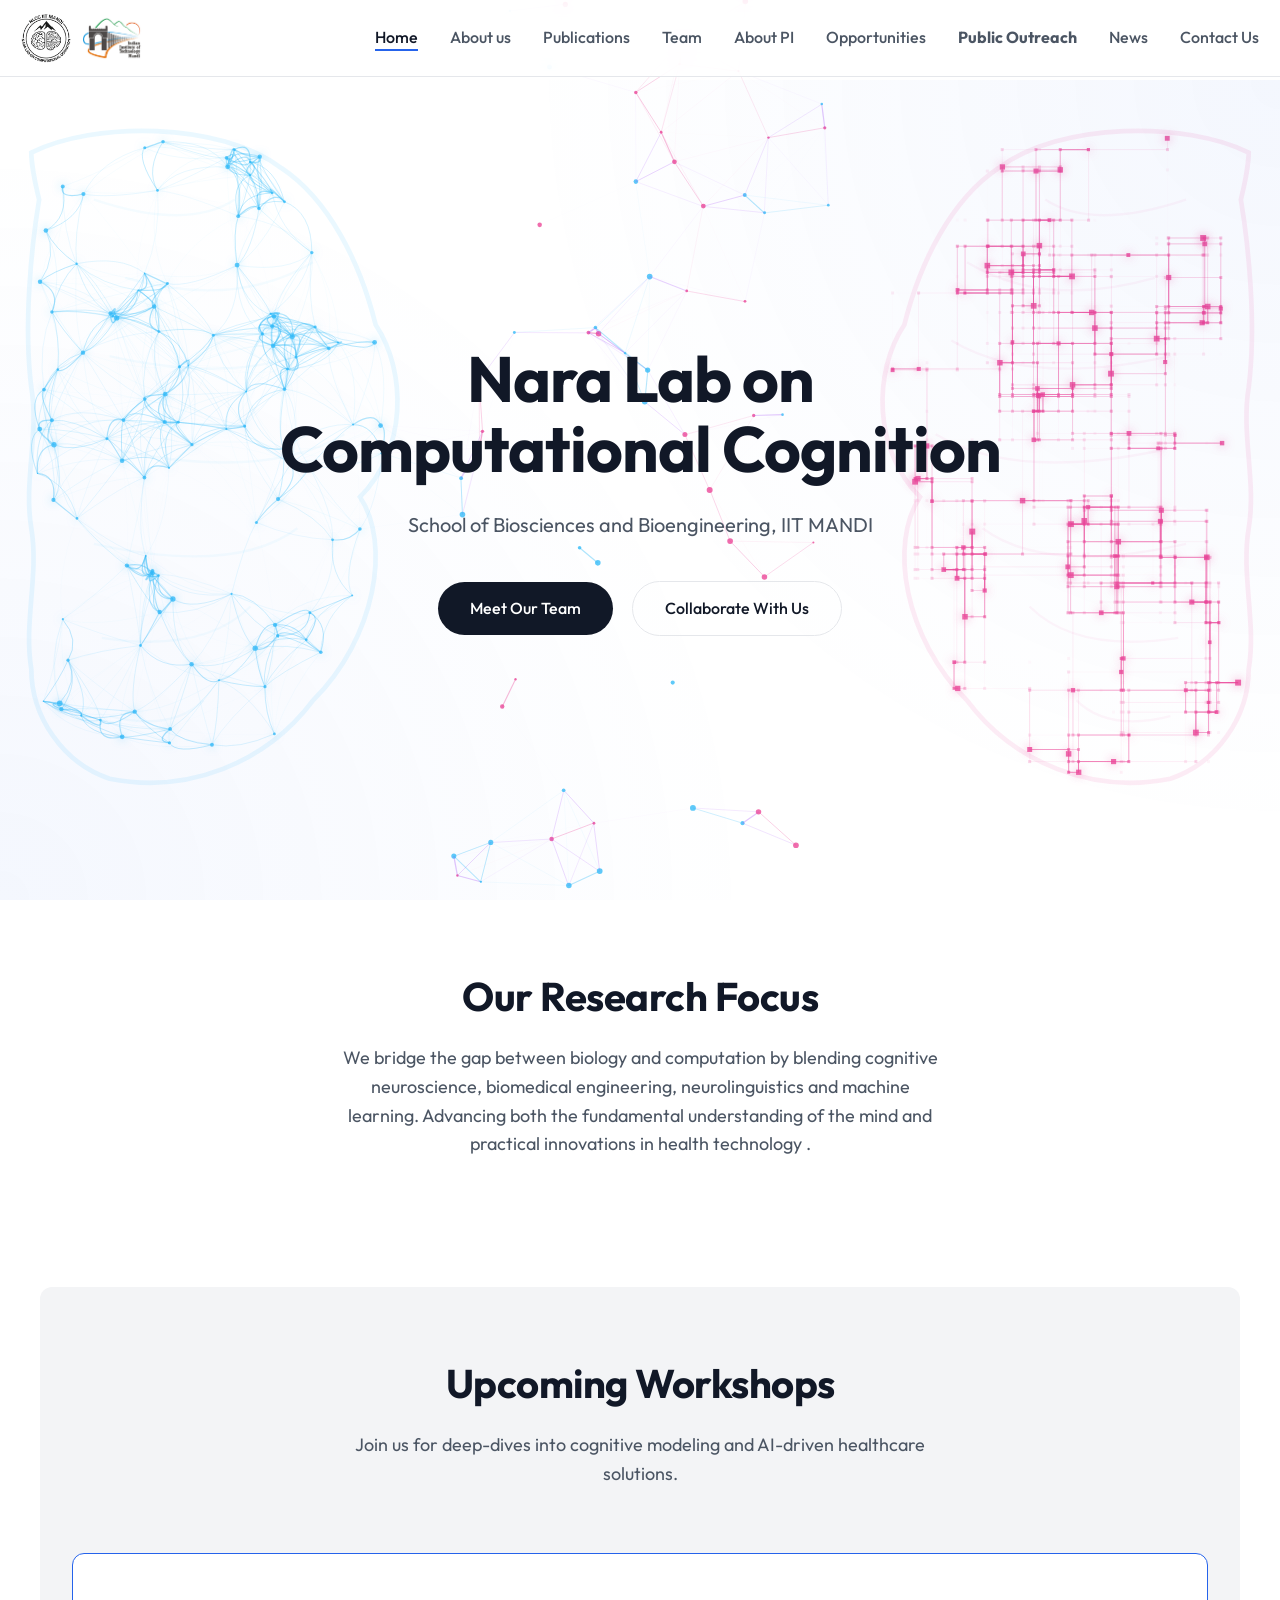
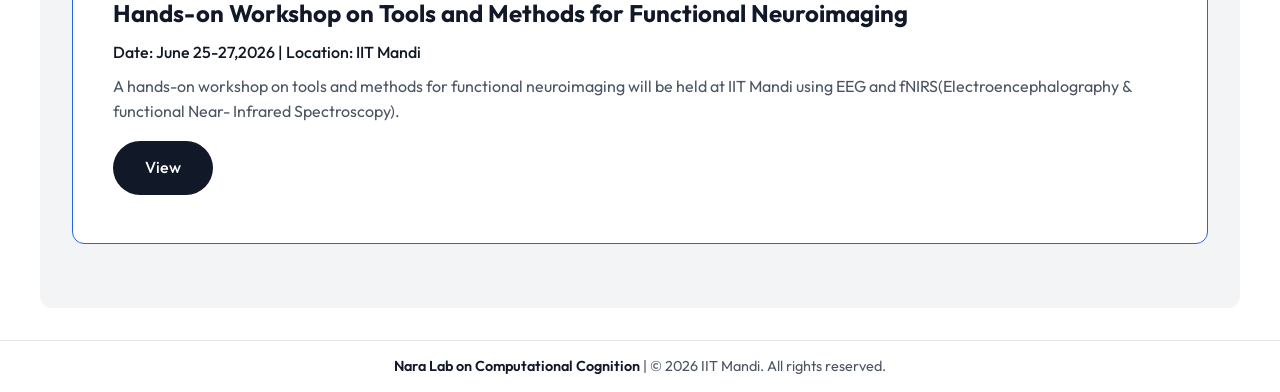
==== commit 4de8512b: "Seo updated along with nav redirect and footer" ====
--- a/index.html
+++ b/index.html
@@ -55,12 +55,12 @@
 
     <meta
       property="og:image"
-      content="https://nlcciitm.github.io/Website/images/nlcc_front.png"
+      content="https://nlcciitm.github.io/Website/images/nlcc_front_view.png"
     />
 
     <meta
       property="og:image:secure_url"
-      content="https://nlcciitm.github.io/Website/images/nlcc_front.png"
+      content="https://nlcciitm.github.io/Website/images/nlcc_front_view.png"
     />
 
     <meta property="og:image:type" content="image/png" />
@@ -88,7 +88,7 @@
 
     <meta
       name="twitter:image"
-      content="https://nlcciitm.github.io/Website/images/nlcc_front.png"
+      content="https://nlcciitm.github.io/Website/images/nlcc_front_view.png"
     />
 
     <meta
@@ -103,8 +103,8 @@
         "name": "Nara Lab on Computational Cognition",
         "alternateName": "NLCC",
         "url": "https://nlcciitm.github.io/Website/",
-        "logo": "https://nlcciitm.github.io/Website/images/nlcc_front.png",
-        "image": "https://nlcciitm.github.io/Website/images/nlcc_front.png",
+        "logo": "https://nlcciitm.github.io/Website/images/nlcc_front_view.png",
+        "image": "https://nlcciitm.github.io/Website/images/nlcc_front_view.png",
         "description": "Research laboratory at IIT Mandi focusing on computational neuroscience, cognitive science, artificial intelligence, machine learning, neuroimaging, and brain inspired computing.",
         "parentOrganization": {
           "@type": "CollegeOrUniversity",
@@ -120,7 +120,8 @@
     <canvas id="neuronCanvas"></canvas>
     <nav>
       <div class="nav-container">
-        <a href="index.html" class="active" class="logo">
+        <!-- <a href="index.html" class="active" class="logo"> -->
+        <a href="index.html" class="logo active">
           <img src="images/logo.jpg" alt="NLCC Logo" class="logo-img" />
           <img src="images/iitlogo.png" alt="IIT Mandi Logo" class="logo-img" />
         </a>
@@ -130,7 +131,9 @@
           <span class="bar"></span>
         </div>
         <ul class="nav-links">
-          <li><a href="index.html" class="active">Home</a></li>
+          <!-- <li><a href="index.html" class="active">Home</a></li> -->
+          <li><a href="./" class="active">Home</a></li>
+          <!--So that the url shows the website link only  -->
           <li><a href="about.html">About us</a></li>
           <li><a href="publications.html">Publications</a></li>
           <li><a href="team.html">Team</a></li>
@@ -255,10 +258,18 @@
       </section>
     </main>
 
-    <footer>
+    <!-- <footer>
       <div class="footer-content">
         <div class="footer-logo">Nara Lab on Computational Cognition</div>
         <p>&copy; 2026 NLCC. All rights reserved.</p>
+      </div>
+    </footer> -->
+    <footer>
+      <div class="footer-content">
+        <p>
+          <strong>Nara Lab on Computational Cognition</strong> | © 2026 IIT
+          Mandi. All rights reserved.
+        </p>
       </div>
     </footer>
     <script src="neurons.js"></script>
--- a/style.css
+++ b/style.css
@@ -443,7 +443,7 @@
 }
 
 /* Footer */
-footer {
+/* footer {
     background-color: var(--bg-primary);
     border-top: 1px solid var(--border);
     padding: 3rem 2rem;
@@ -465,6 +465,23 @@
     font-weight: 700;
     color: var(--text-primary);
     font-size: 1.25rem;
+} */
+ footer {
+    background: var(--bg-primary);
+    border-top: 1px solid var(--border);
+    padding: 0.9rem 1rem;
+    text-align: center;
+}
+
+.footer-content p {
+    margin: 0;
+    font-size: 0.9rem;
+    color: var(--text-secondary);
+}
+
+.footer-content strong {
+    color: var(--text-primary);
+    font-weight: 600;
 }
 
 /* Responsive */
--- a/style.css
+++ b/style.css
@@ -443,7 +443,7 @@
 }
 
 /* Footer */
-footer {
+/* footer {
     background-color: var(--bg-primary);
     border-top: 1px solid var(--border);
     padding: 3rem 2rem;
@@ -465,6 +465,23 @@
     font-weight: 700;
     color: var(--text-primary);
     font-size: 1.25rem;
+} */
+ footer {
+    background: var(--bg-primary);
+    border-top: 1px solid var(--border);
+    padding: 0.9rem 1rem;
+    text-align: center;
+}
+
+.footer-content p {
+    margin: 0;
+    font-size: 0.9rem;
+    color: var(--text-secondary);
+}
+
+.footer-content strong {
+    color: var(--text-primary);
+    font-weight: 600;
 }
 
 /* Responsive */
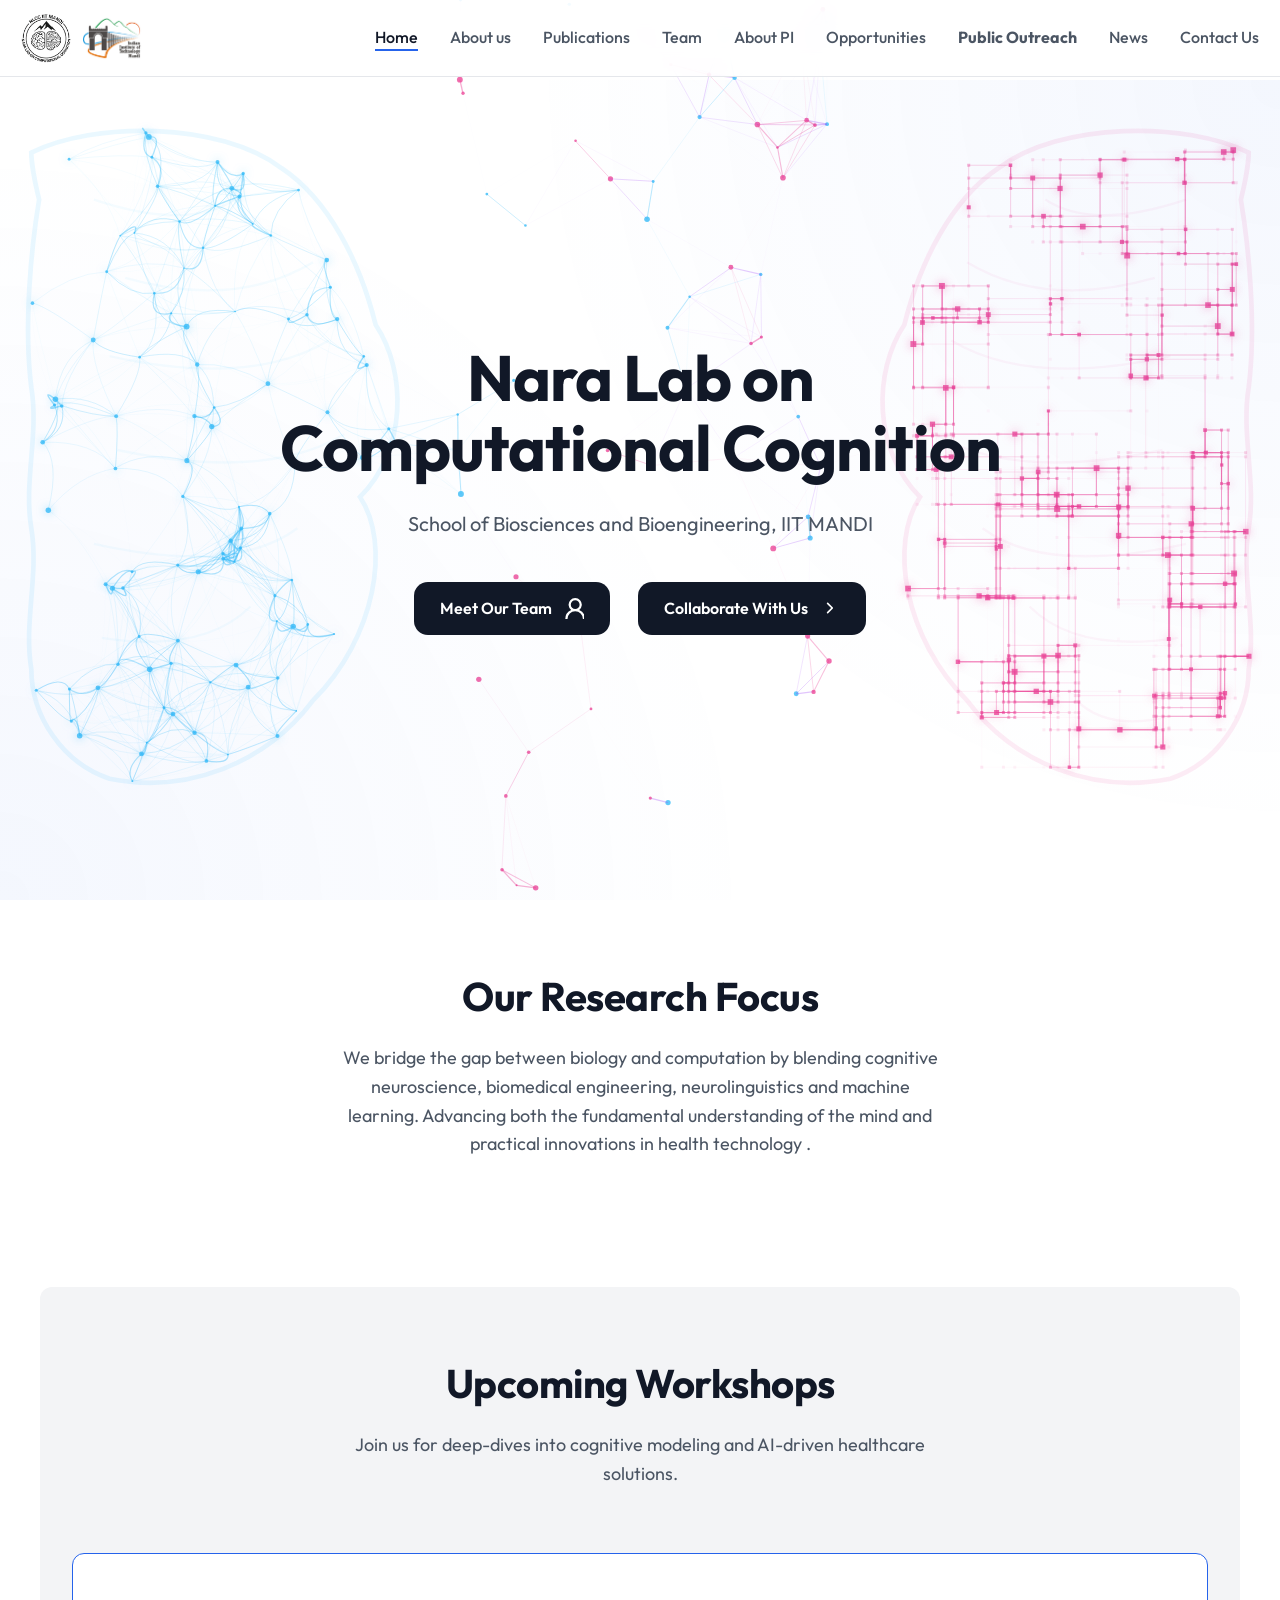
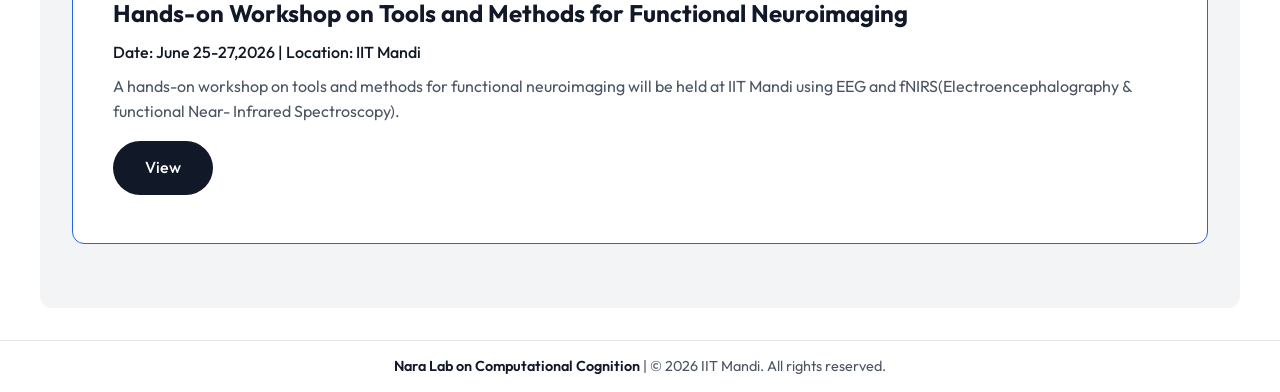
==== commit cbac877a: "Buttons updated" ====
--- a/index.html
+++ b/index.html
@@ -151,11 +151,58 @@
         <div class="hero-content animate-fade-in">
           <h1>Nara Lab on<br />Computational Cognition</h1>
           <p>School of Biosciences and Bioengineering, IIT MANDI</p>
-          <div class="hero-buttons">
+          <!-- prev -->
+          <!-- <div class="hero-buttons">
             <a href="team.html" class="btn btn-primary">Meet Our Team</a>
             <a href="contact.html" class="btn btn-outline"
               >Collaborate With Us</a
             >
+          </div> -->
+          <!-- updated  -->
+          <div class="hero-buttons">
+            <a href="team.html" class="gradient-btn">
+              <span class="gradient-border"></span>
+
+              <span class="gradient-content">
+                <span class="text">Meet Our Team</span>
+
+                <svg
+                  class="arrow-icon"
+                  viewBox="0 0 20 20"
+                  fill="currentColor"
+                  aria-hidden="true"
+                  xmlns="http://www.w3.org/2000/svg"
+                >
+                  <g>
+                    <path
+                      fill-rule="evenodd"
+                      clip-rule="evenodd"
+                      d="m15.626 11.769a6 6 0 1 0 -7.252 0 9.008 9.008 0 0 0 -5.374 8.231 3 3 0 0 0 3 3h12a3 3 0 0 0 3-3 9.008 9.008 0 0 0 -5.374-8.231zm-7.626-4.769a4 4 0 1 1 4 4 4 4 0 0 1 -4-4zm10 14h-12a1 1 0 0 1 -1-1 7 7 0 0 1 14 0 1 1 0 0 1 -1 1z"
+                    />
+                  </g>
+                </svg>
+              </span>
+            </a>
+            <a href="contact.html" class="gradient-btn">
+              <span class="gradient-border"></span>
+
+              <span class="gradient-content">
+                <span class="text">Collaborate With Us</span>
+
+                <svg
+                  class="arrow-icon"
+                  viewBox="0 0 20 20"
+                  fill="currentColor"
+                  aria-hidden="true"
+                >
+                  <path
+                    fill-rule="evenodd"
+                    clip-rule="evenodd"
+                    d="M8.22 5.22a.75.75 0 0 1 1.06 0l4.25 4.25a.75.75 0 0 1 0 1.06l-4.25 4.25a.75.75 0 0 1-1.06-1.06L11.94 10 8.22 6.28a.75.75 0 0 1 0-1.06Z"
+                  />
+                </svg>
+              </span>
+            </a>
           </div>
         </div>
       </section>
--- a/style.css
+++ b/style.css
@@ -242,6 +242,7 @@
     margin-right: auto;
 }
 
+
 .btn {
     display: inline-block;
     padding: 0.875rem 2rem;
@@ -275,6 +276,135 @@
     border-color: var(--text-primary);
     background-color: var(--bg-secondary);
 }
+/* Updated Start */
+
+/* .user-profile {
+    display: inline-flex;      
+    width: fit-content;
+    height: 51px;
+    padding: 2px;
+    border-radius: 15px;
+    cursor: pointer;
+    transition: 0.3s ease;
+
+    background: linear-gradient(
+        to bottom right,
+        #2e8eff 0%,
+        rgba(46, 142, 255, 0) 30%
+    );
+    background-color: rgba(46, 142, 255, 0.2);
+
+    align-items: center;
+    justify-content: center;
+
+    text-decoration: none;                            
+}
+
+.user-profile:hover,
+.user-profile:focus {
+    background-color: rgba(46, 142, 255, 0.7);
+    box-shadow: 0 0 10px rgba(46, 142, 255, 0.5);
+    outline: none;
+}
+
+.user-profile-inner {
+    width: auto;               
+    min-width: 127px;          
+    height: 47px;
+    padding: 0 24px;          
+    border-radius: 13px;
+    background: #1a1a1a;
+
+    display: flex;
+    align-items: center;
+    justify-content: center;
+    gap: 15px;
+
+    transition: transform 0.3s ease;
+}
+
+.user-profile:hover .user-profile-inner {
+    transform: scale(1.03);
+}
+
+.user-profile-inner span {
+    color: white;
+    font-size: 18px;
+    font-weight: 600;
+    white-space: nowrap;
+}
+
+.user-profile-inner svg {
+    width: 27px;
+    height: 27px;
+    fill: white;
+    flex-shrink: 0;            
+} */
+.hero-buttons{
+    display:flex;
+    justify-content:center;
+    align-items:center;
+    gap:24px;      /* Perfect spacing */
+    margin-top:2.5rem;
+    flex-wrap:wrap;
+}
+.gradient-btn{
+    position:relative;
+    display:inline-block;
+    text-decoration:none;
+    border-radius:16px;
+    overflow:hidden;
+    transition:.3s;
+}
+
+.gradient-border{
+    position:absolute;
+    inset:0;
+    background:linear-gradient(90deg,#2dd4bf,#3b82f6,#9333ea);
+    opacity:0;
+    transition:.5s;
+}
+
+.gradient-content{
+    position:relative;
+    display:flex;
+    align-items:center;
+    gap:10px;
+
+    padding:14px 26px;
+    margin:2px;
+
+    background:#111827;
+    border-radius:14px;
+    color:#fff;
+    font-weight:600;
+}
+
+.text{
+    transition:.4s;
+}
+
+.arrow-icon{
+    width:22px;
+    height:22px;
+    fill:white;
+    transition:.4s;
+    flex-shrink:0;
+}
+
+.gradient-btn:hover{
+    transform:scale(1.05);
+}
+
+.gradient-btn:hover .gradient-border{
+    opacity:1;
+}
+
+.gradient-btn:hover .text,
+.gradient-btn:hover .arrow-icon{
+    transform:translateX(4px);
+}
+/* Updated End */
 
 /* Sections */
 .section-title {
--- a/style.css
+++ b/style.css
@@ -242,6 +242,7 @@
     margin-right: auto;
 }
 
+
 .btn {
     display: inline-block;
     padding: 0.875rem 2rem;
@@ -275,6 +276,135 @@
     border-color: var(--text-primary);
     background-color: var(--bg-secondary);
 }
+/* Updated Start */
+
+/* .user-profile {
+    display: inline-flex;      
+    width: fit-content;
+    height: 51px;
+    padding: 2px;
+    border-radius: 15px;
+    cursor: pointer;
+    transition: 0.3s ease;
+
+    background: linear-gradient(
+        to bottom right,
+        #2e8eff 0%,
+        rgba(46, 142, 255, 0) 30%
+    );
+    background-color: rgba(46, 142, 255, 0.2);
+
+    align-items: center;
+    justify-content: center;
+
+    text-decoration: none;                            
+}
+
+.user-profile:hover,
+.user-profile:focus {
+    background-color: rgba(46, 142, 255, 0.7);
+    box-shadow: 0 0 10px rgba(46, 142, 255, 0.5);
+    outline: none;
+}
+
+.user-profile-inner {
+    width: auto;               
+    min-width: 127px;          
+    height: 47px;
+    padding: 0 24px;          
+    border-radius: 13px;
+    background: #1a1a1a;
+
+    display: flex;
+    align-items: center;
+    justify-content: center;
+    gap: 15px;
+
+    transition: transform 0.3s ease;
+}
+
+.user-profile:hover .user-profile-inner {
+    transform: scale(1.03);
+}
+
+.user-profile-inner span {
+    color: white;
+    font-size: 18px;
+    font-weight: 600;
+    white-space: nowrap;
+}
+
+.user-profile-inner svg {
+    width: 27px;
+    height: 27px;
+    fill: white;
+    flex-shrink: 0;            
+} */
+.hero-buttons{
+    display:flex;
+    justify-content:center;
+    align-items:center;
+    gap:24px;      /* Perfect spacing */
+    margin-top:2.5rem;
+    flex-wrap:wrap;
+}
+.gradient-btn{
+    position:relative;
+    display:inline-block;
+    text-decoration:none;
+    border-radius:16px;
+    overflow:hidden;
+    transition:.3s;
+}
+
+.gradient-border{
+    position:absolute;
+    inset:0;
+    background:linear-gradient(90deg,#2dd4bf,#3b82f6,#9333ea);
+    opacity:0;
+    transition:.5s;
+}
+
+.gradient-content{
+    position:relative;
+    display:flex;
+    align-items:center;
+    gap:10px;
+
+    padding:14px 26px;
+    margin:2px;
+
+    background:#111827;
+    border-radius:14px;
+    color:#fff;
+    font-weight:600;
+}
+
+.text{
+    transition:.4s;
+}
+
+.arrow-icon{
+    width:22px;
+    height:22px;
+    fill:white;
+    transition:.4s;
+    flex-shrink:0;
+}
+
+.gradient-btn:hover{
+    transform:scale(1.05);
+}
+
+.gradient-btn:hover .gradient-border{
+    opacity:1;
+}
+
+.gradient-btn:hover .text,
+.gradient-btn:hover .arrow-icon{
+    transform:translateX(4px);
+}
+/* Updated End */
 
 /* Sections */
 .section-title {
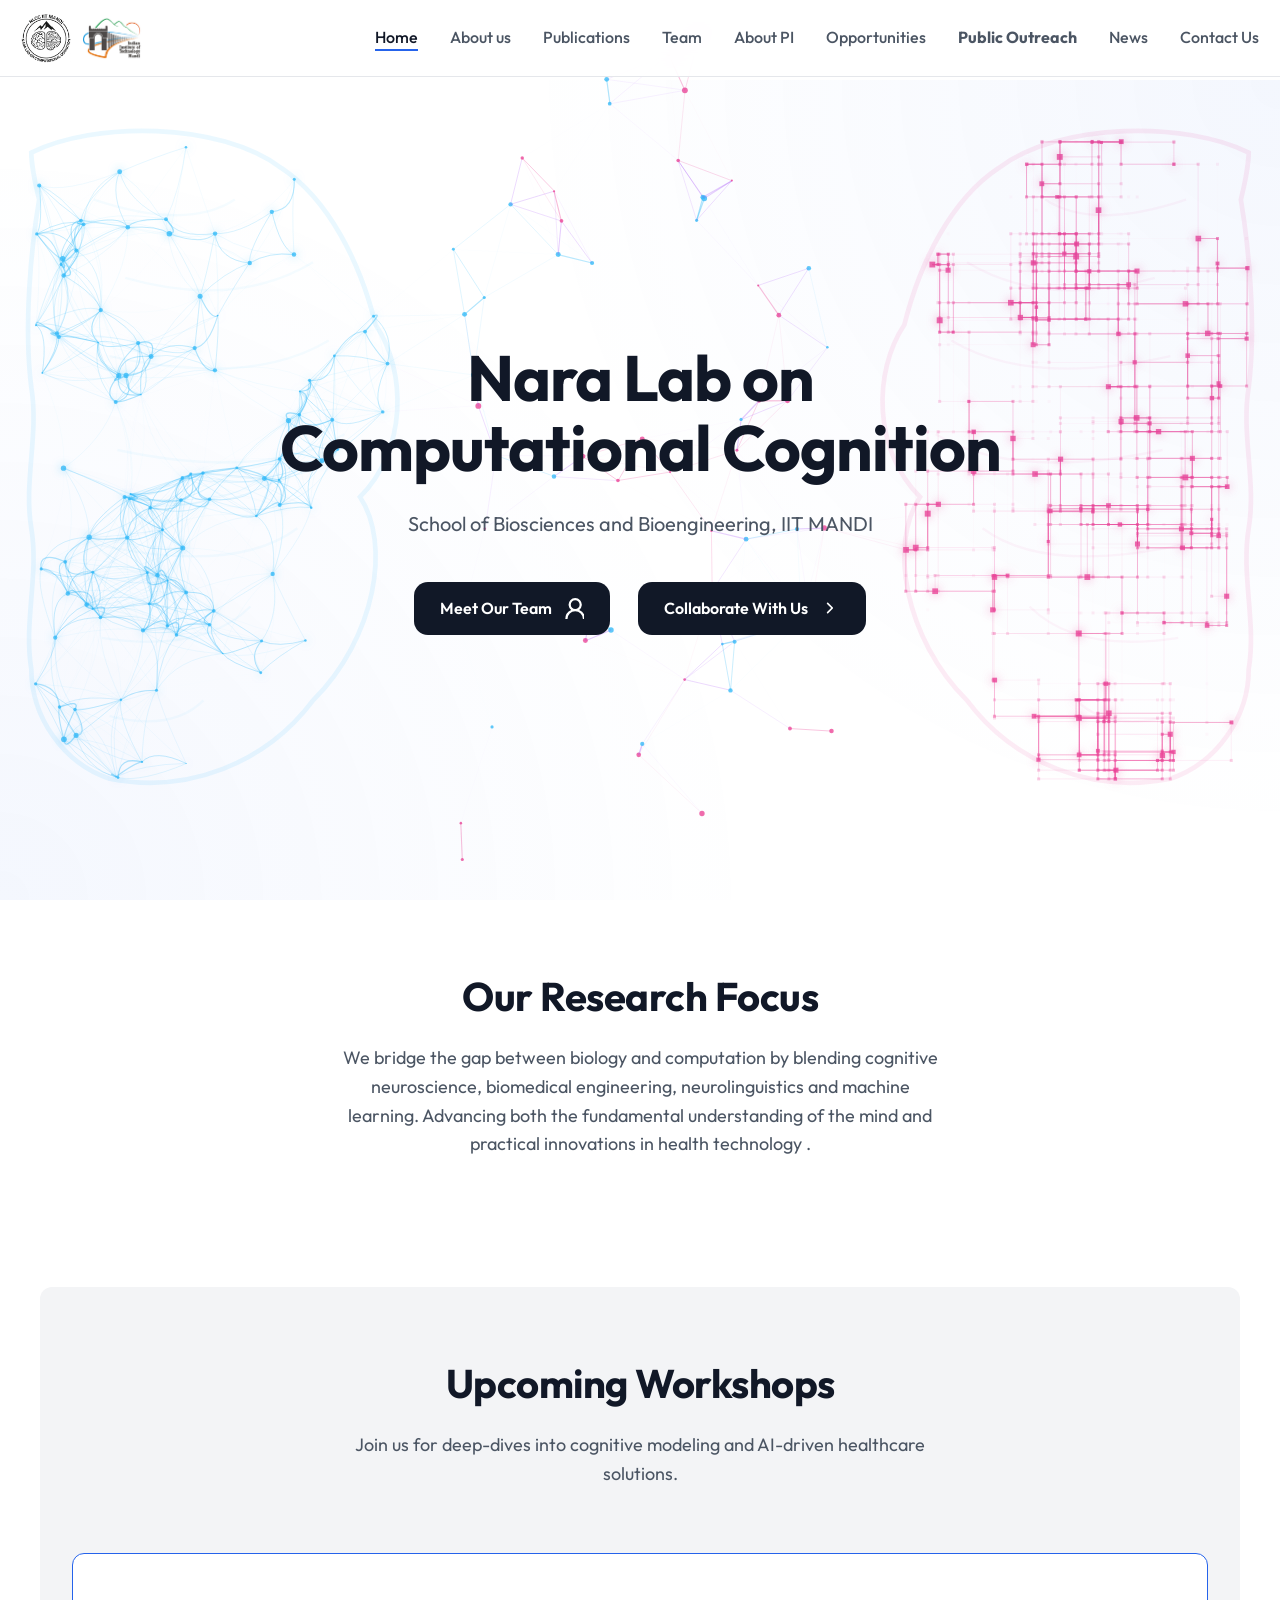
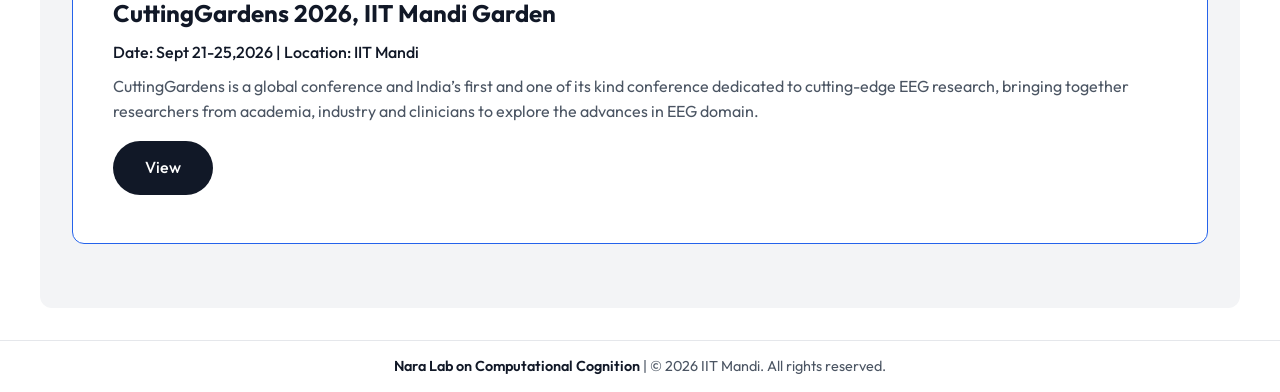
==== commit fc2606aa: "Minor updations" ====
--- a/index.html
+++ b/index.html
@@ -270,8 +270,7 @@
                   margin-bottom: 0.5rem;
                 "
               >
-                Hands-on Workshop on Tools and Methods for Functional
-                Neuroimaging
+                CuttingGardens 2026, IIT Mandi Garden 
               </h3>
               <p
                 style="
@@ -281,13 +280,13 @@
                   margin-bottom: 0.5rem;
                 "
               >
-                Date: June 25-27,2026 | Location: IIT Mandi
+                Date: Sept 21-25,2026 | Location: IIT Mandi
               </p>
               <p style="color: var(--text-secondary)">
-                A hands-on workshop on tools and methods for functional
-                neuroimaging will be held at IIT Mandi using EEG and
-                fNIRS(Electroencephalography & functional Near- Infrared
-                Spectroscopy).
+                CuttingGardens is a global conference and India’s first and one of
+                its kind conference dedicated to cutting-edge EEG research,
+                bringing together researchers from academia, industry and
+                clinicians to explore the advances in EEG domain.
               </p>
             </div>
             <div>
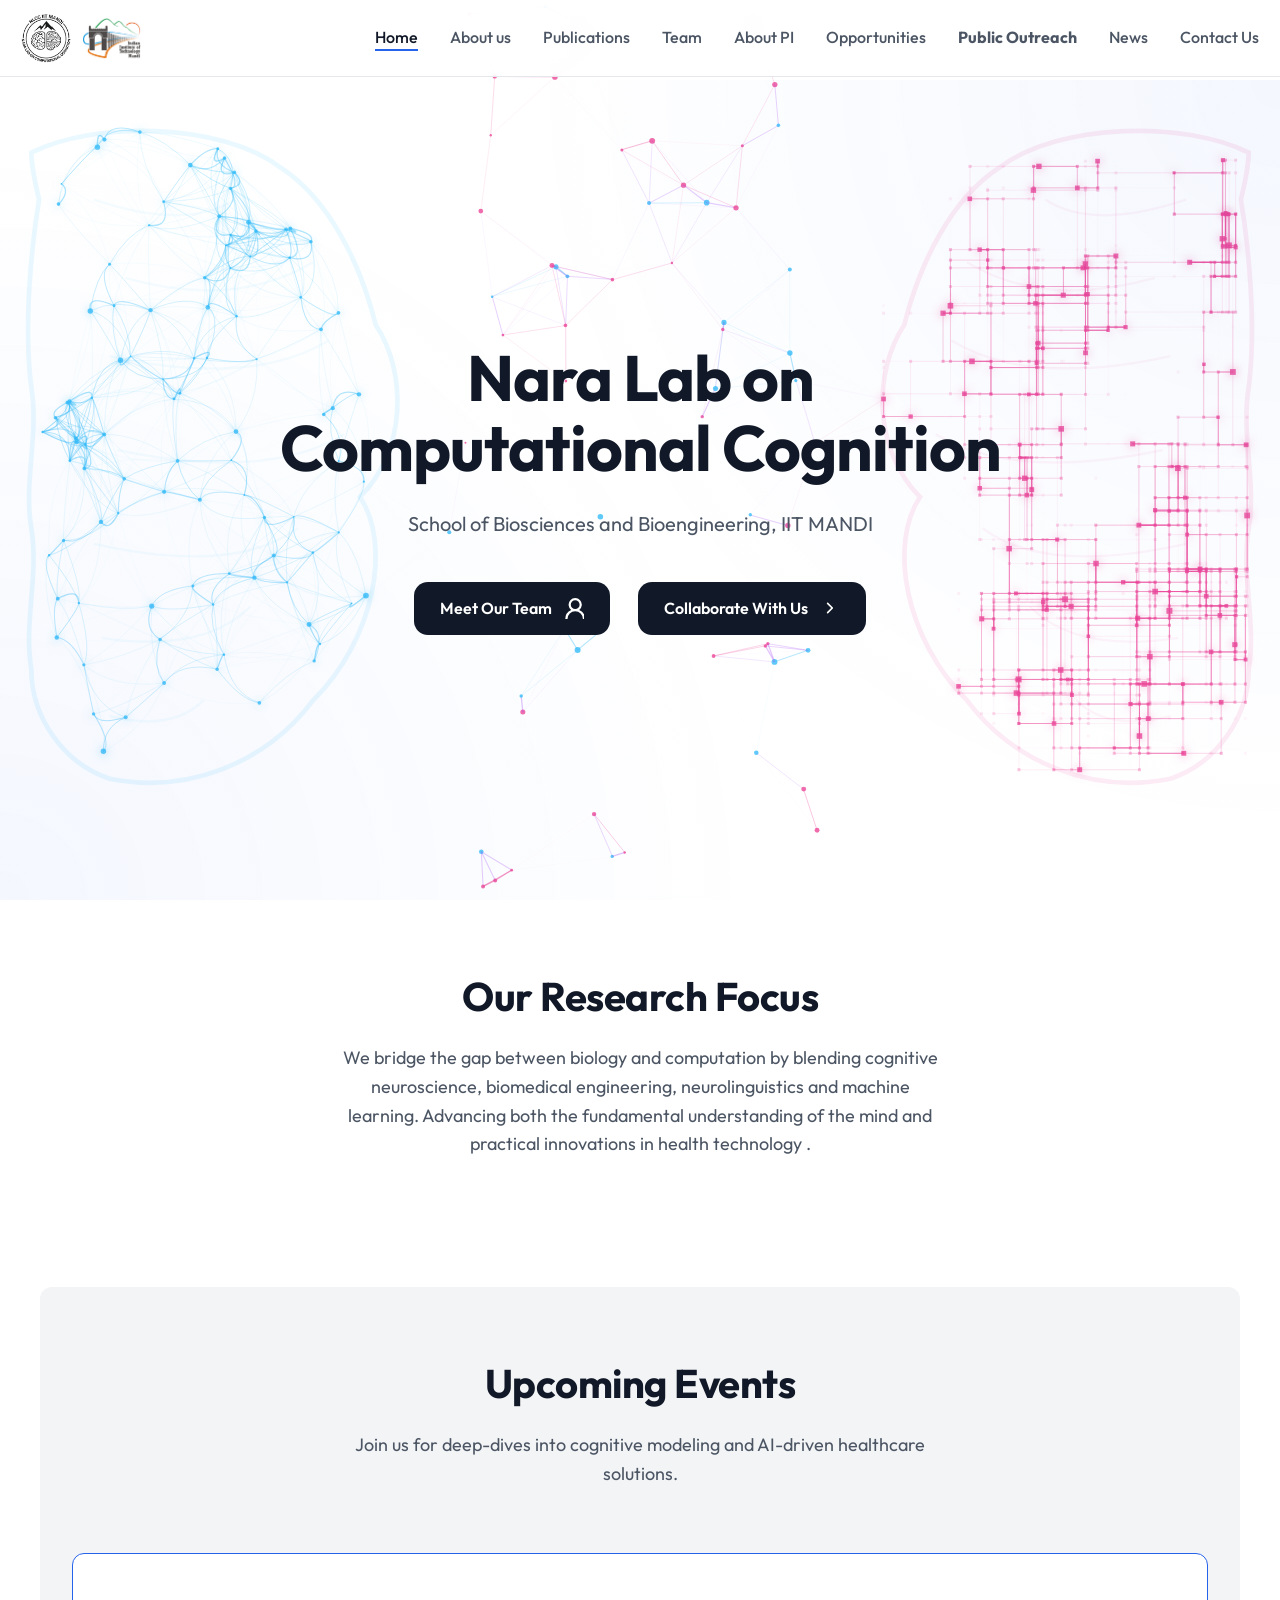
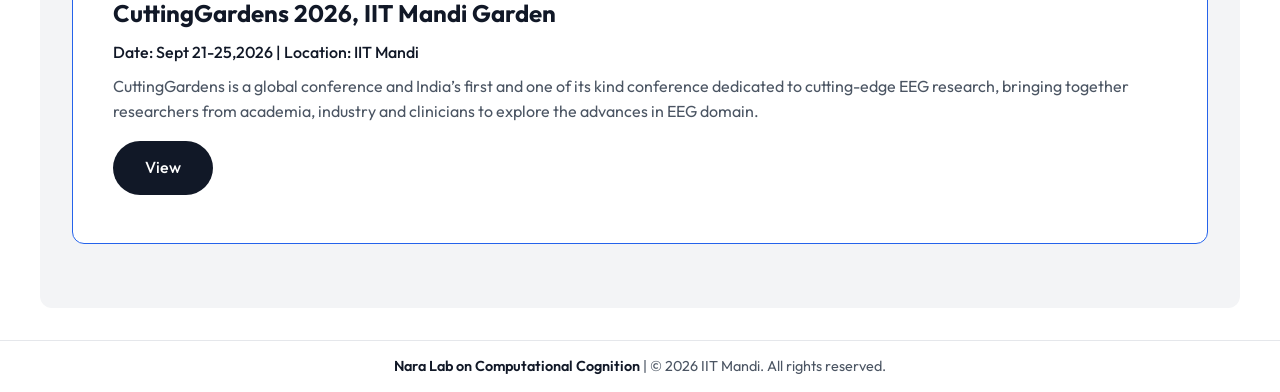
==== commit 0ae4eb44: "minor updates" ====
--- a/index.html
+++ b/index.html
@@ -245,7 +245,7 @@
           margin-bottom: 2rem;
         "
       >
-        <h2 class="section-title">Upcoming Workshops</h2>
+        <h2 class="section-title">Upcoming Events</h2>
         <p class="section-subtitle">
           Join us for deep-dives into cognitive modeling and AI-driven
           healthcare solutions.
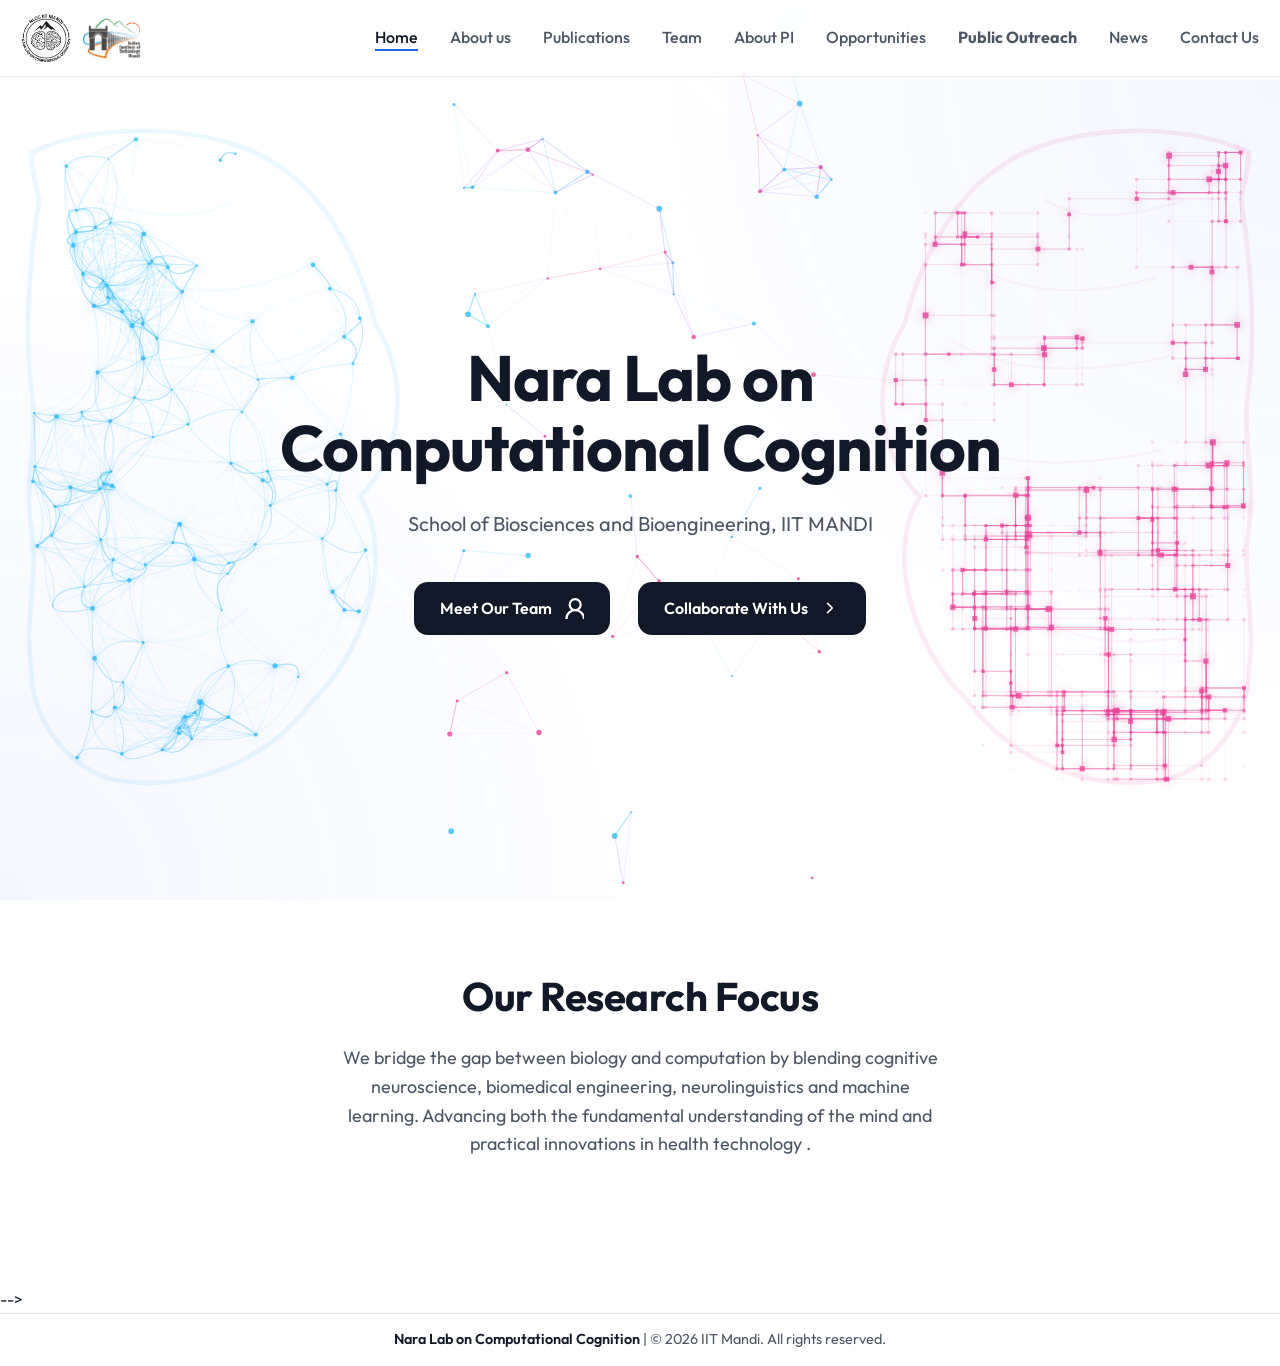
==== commit 73f9dfb8: "Major update" ====
--- a/index.html
+++ b/index.html
@@ -234,8 +234,7 @@
                 </div>
             </div>-->
       </section>
-
-      <section
+      <!--<section
         class="container"
         id="workshops"
         style="
@@ -301,7 +300,7 @@
             </div>
           </div>
         </div>
-      </section>
+      </section> -->
     </main>
 
     <!-- <footer>
